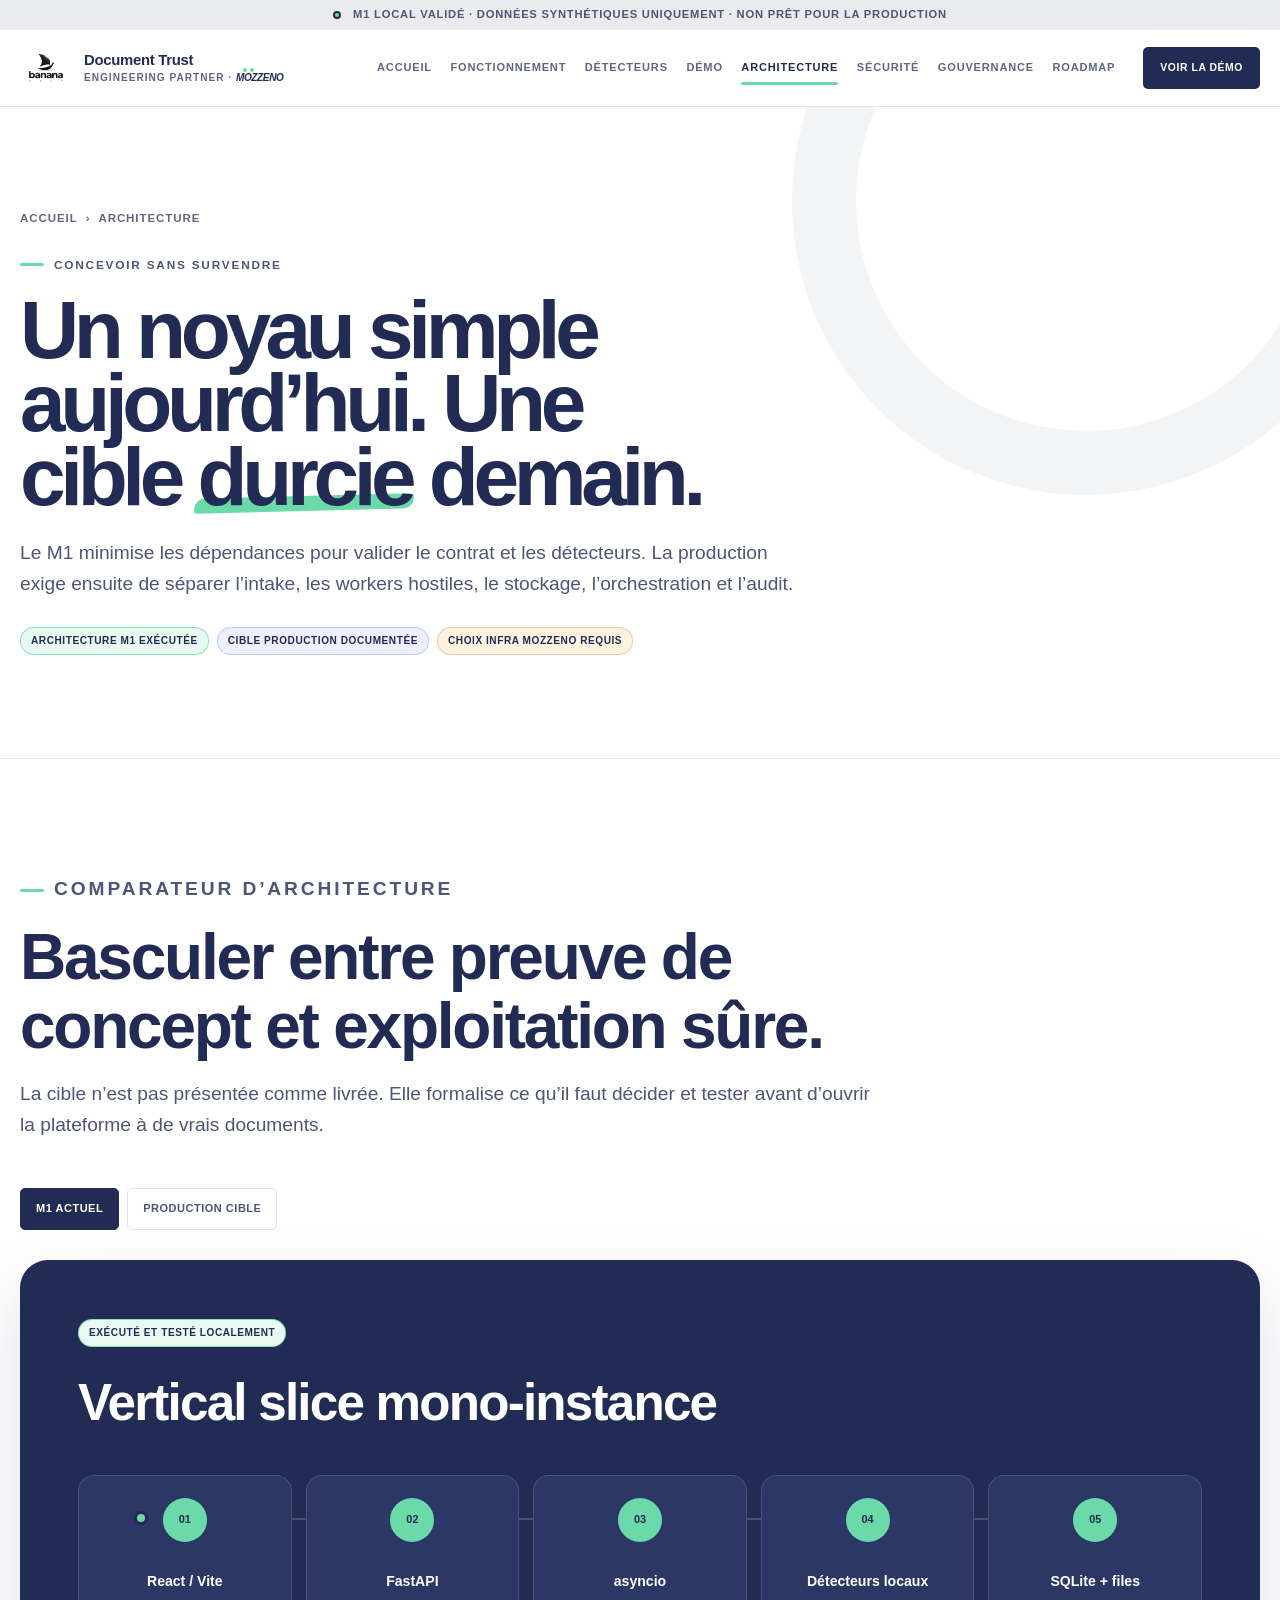
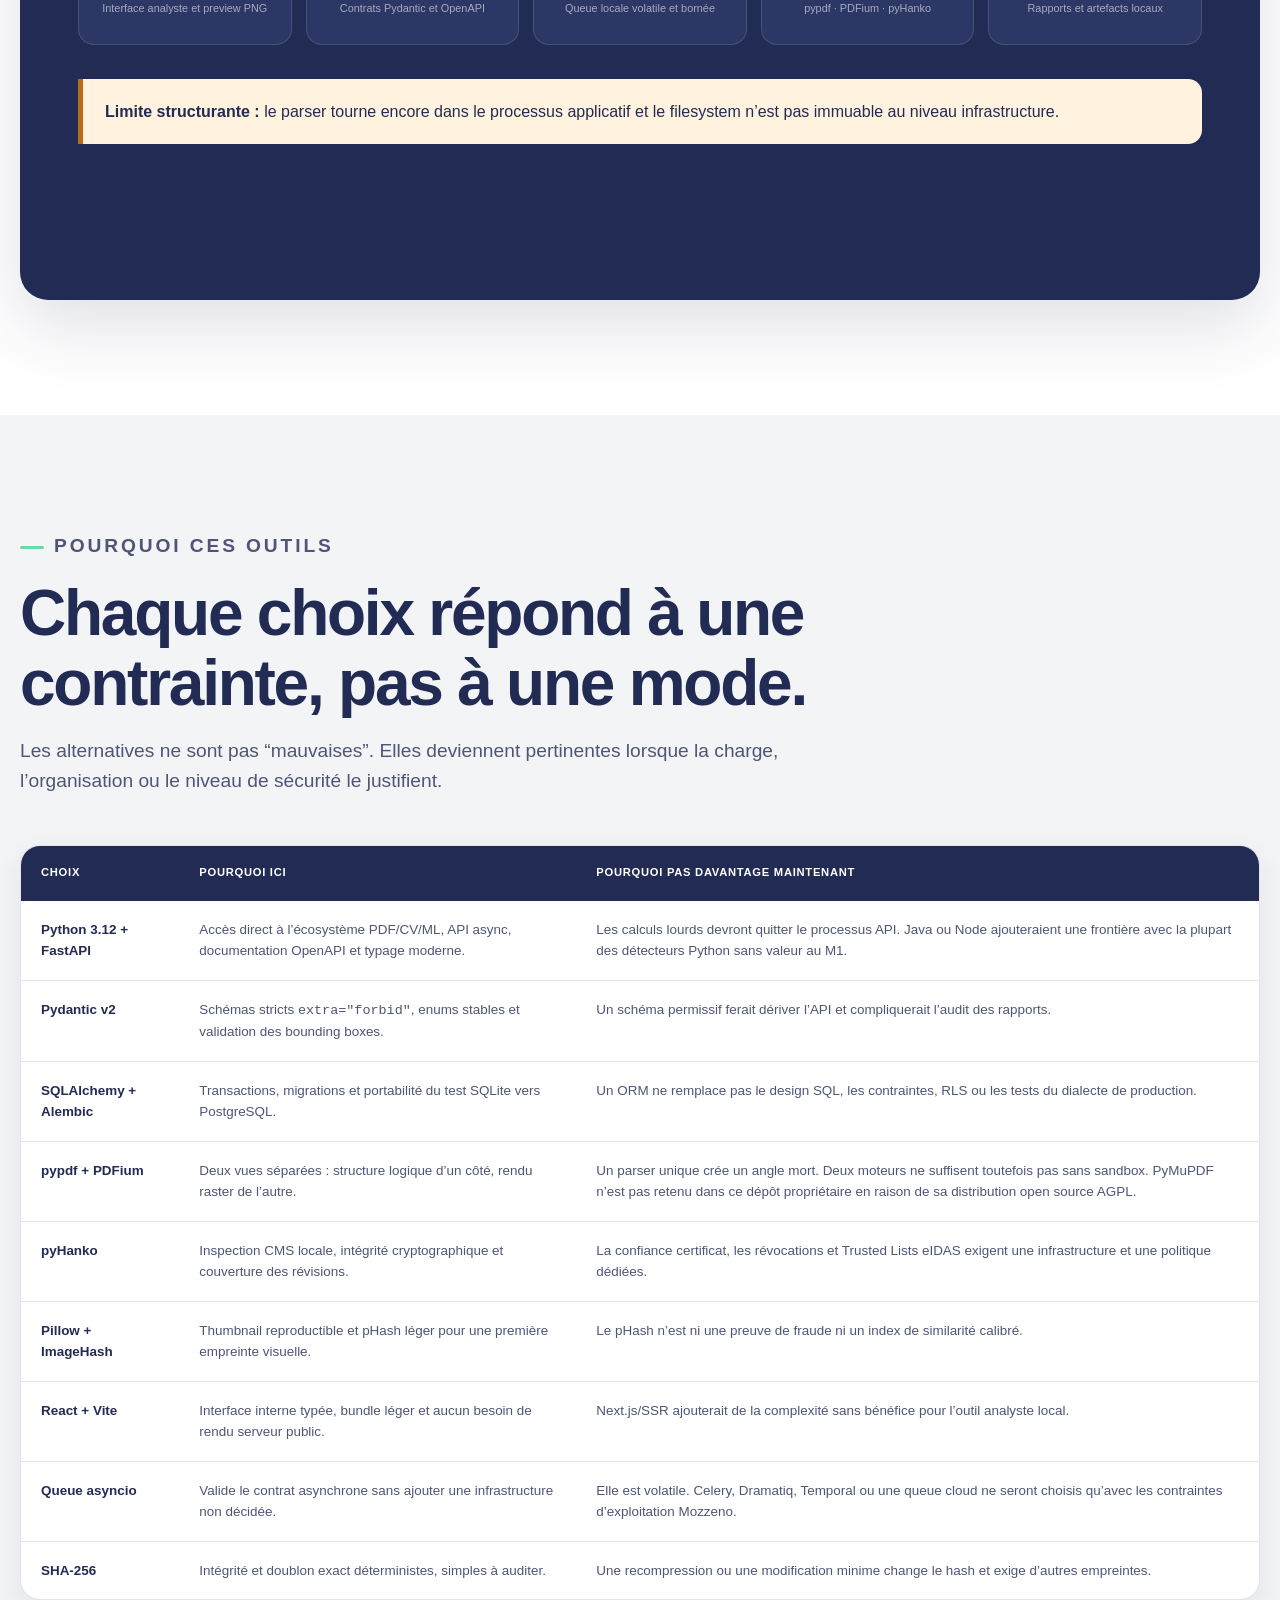
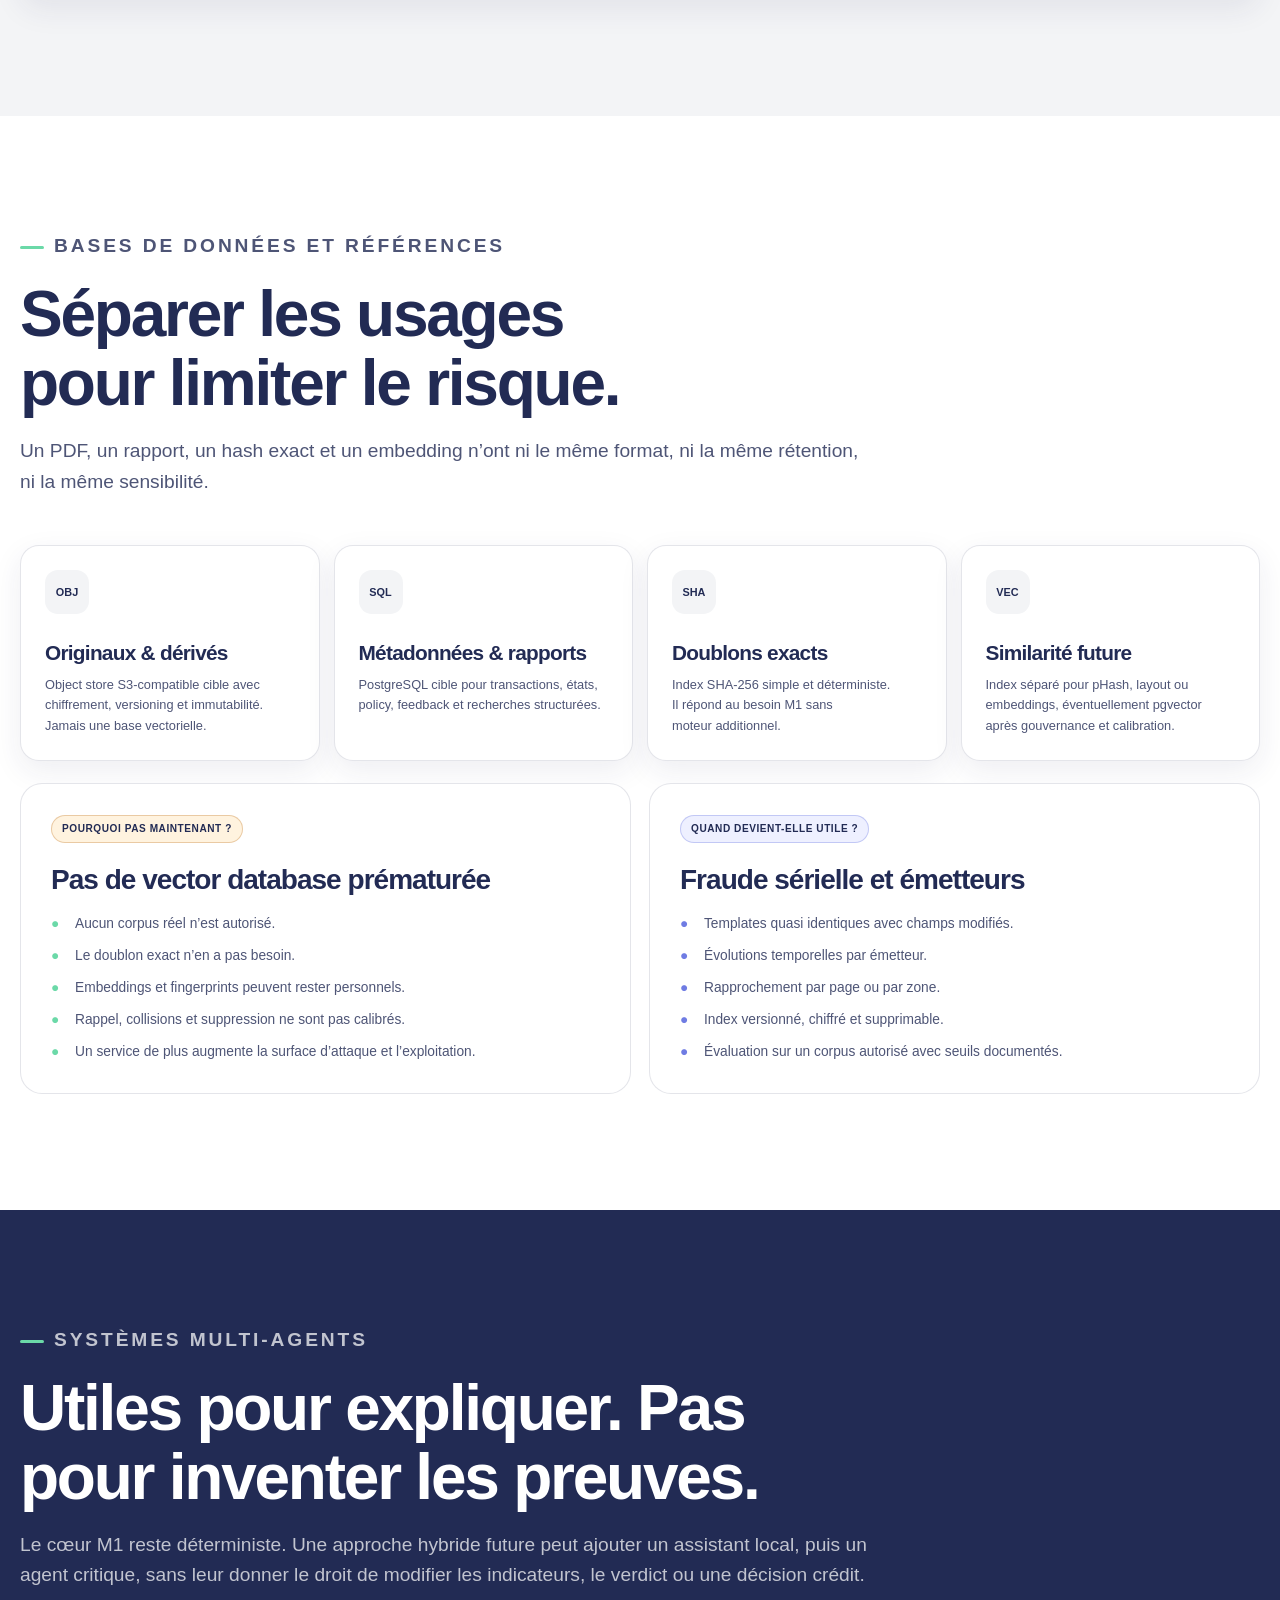
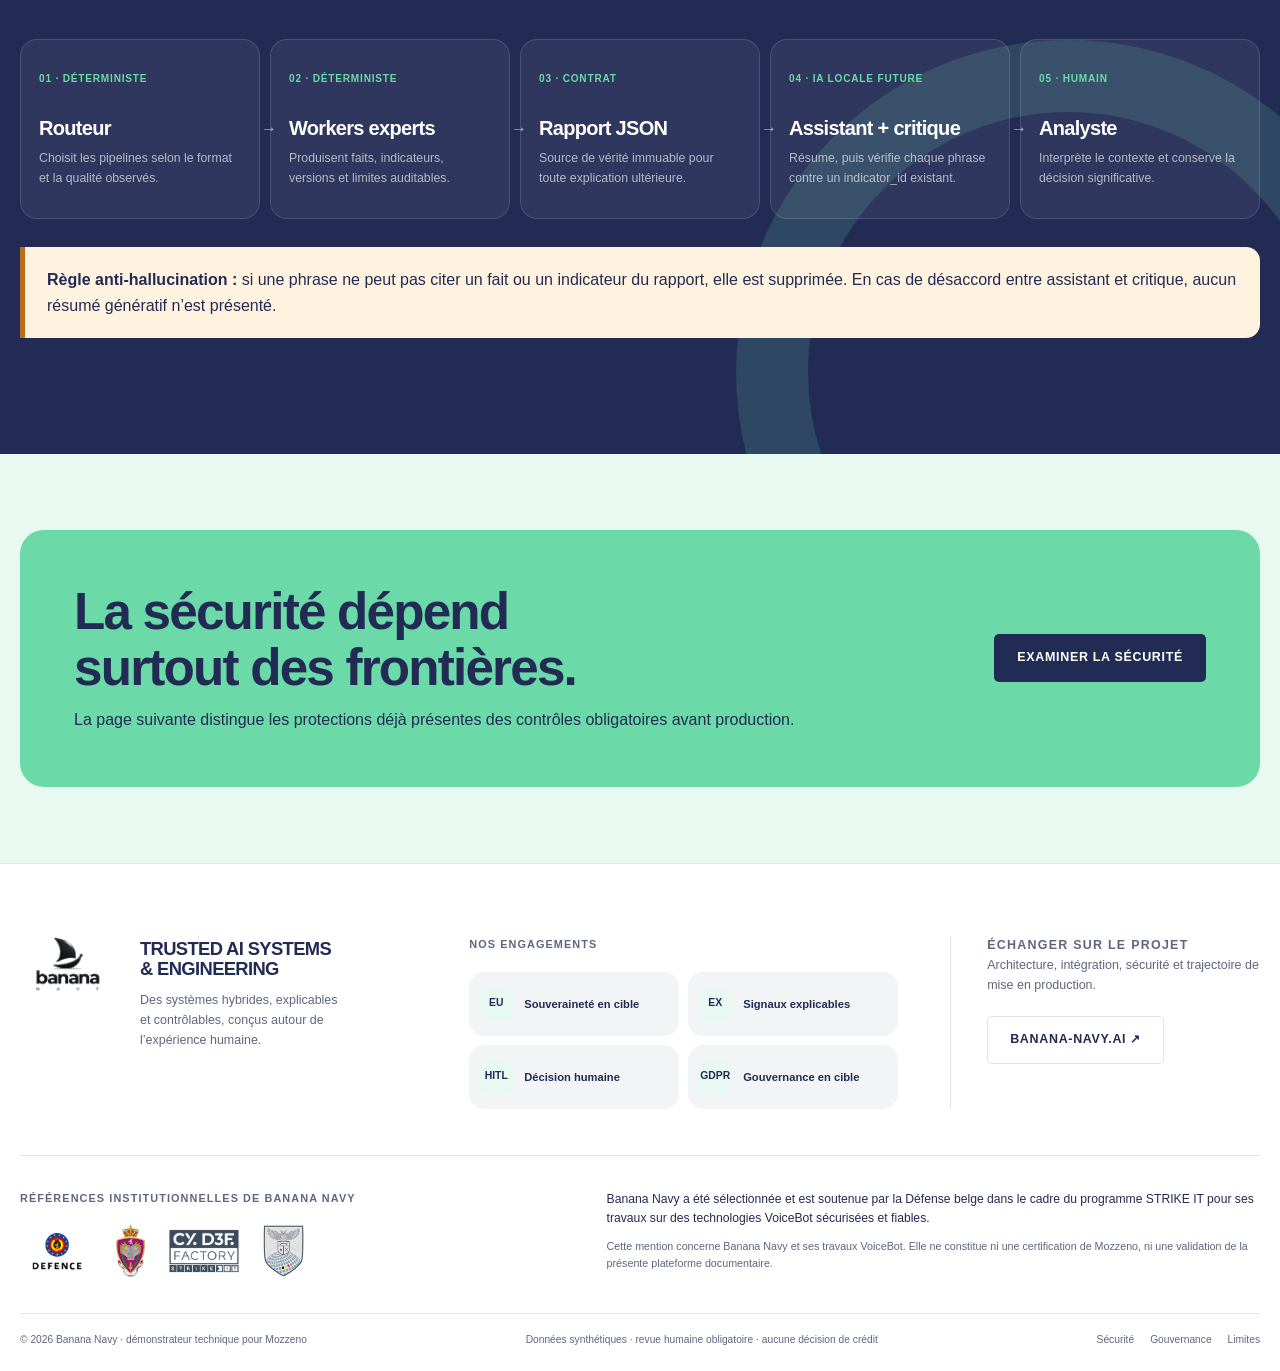
==== architecture.html @ f241d90c "Publish Mozzeno Document Trust showcase" ====
<!doctype html>
<html lang="fr">
  <head>
    <meta charset="utf-8">
    <meta name="viewport" content="width=device-width, initial-scale=1">
    <meta http-equiv="Content-Security-Policy" content="default-src 'self'; base-uri 'none'; form-action 'none'; object-src 'none'; connect-src 'none'; img-src 'self' data:; style-src 'self' 'unsafe-inline'; script-src 'self'">
    <meta name="description" content="Architecture actuelle, cible de production, choix techniques, bases de références et approche hybride de Mozzeno Document Trust.">
    <meta name="theme-color" content="#222b54">
    <title>Architecture · Mozzeno Document Trust</title>
    <link rel="icon" href="assets/brand/banana-navy-logo.png" type="image/png">
    <link rel="stylesheet" href="assets/styles.css">
    <script defer src="assets/app.js"></script>
  </head>
  <body data-page="architecture">
    <a class="skip-link" href="#contenu">Aller au contenu</a>
    <div data-site-header></div>
    <noscript><div class="noscript-note">Les deux architectures sont décrites dans le texte. Le comparateur visuel nécessite JavaScript.</div></noscript>

    <main id="contenu">
      <section class="subhero">
        <div class="shell">
          <nav class="breadcrumb" aria-label="Fil d’Ariane"><a href="index.html">Accueil</a><span>›</span><span>Architecture</span></nav>
          <p class="eyebrow" style="margin-top:28px">Concevoir sans survendre</p>
          <h1>Un noyau simple aujourd’hui. Une cible <span class="accent">durcie</span> demain.</h1>
          <p class="lead">Le M1 minimise les dépendances pour valider le contrat et les détecteurs. La production exige ensuite de séparer l’intake, les workers hostiles, le stockage, l’orchestration et l’audit.</p>
          <div class="status-pills"><span class="pill pill-delivered">Architecture M1 exécutée</span><span class="pill pill-target">Cible production documentée</span><span class="pill pill-gate">Choix infra Mozzeno requis</span></div>
        </div>
      </section>

      <section class="section">
        <div class="shell">
          <div class="section-head" data-reveal>
            <p class="eyebrow">Comparateur d’architecture</p>
            <h2>Basculer entre preuve de concept et exploitation sûre.</h2>
            <p>La cible n’est pas présentée comme livrée. Elle formalise ce qu’il faut décider et tester avant d’ouvrir la plateforme à de vrais documents.</p>
          </div>
          <div class="view-switch" role="group" aria-label="Choisir l’architecture" data-reveal>
            <button class="switch-button" type="button" aria-pressed="true" data-architecture-switch="current">M1 actuel</button>
            <button class="switch-button" type="button" aria-pressed="false" data-architecture-switch="target">Production cible</button>
          </div>
          <div class="architecture-stage" data-reveal>
            <div class="architecture-view" data-architecture-view="current">
              <span class="pill pill-delivered">Exécuté et testé localement</span>
              <h2 style="margin:28px 0 0;font-size:clamp(2rem,4vw,3.6rem)">Vertical slice mono-instance</h2>
              <div class="arch-flow">
                <span class="arch-packet" aria-hidden="true"></span>
                <article class="arch-node"><b>01</b><strong>React / Vite</strong><small>Interface analyste et preview PNG</small></article>
                <article class="arch-node"><b>02</b><strong>FastAPI</strong><small>Contrats Pydantic et OpenAPI</small></article>
                <article class="arch-node"><b>03</b><strong>asyncio</strong><small>Queue locale volatile et bornée</small></article>
                <article class="arch-node"><b>04</b><strong>Détecteurs locaux</strong><small>pypdf · PDFium · pyHanko</small></article>
                <article class="arch-node"><b>05</b><strong>SQLite + files</strong><small>Rapports et artefacts locaux</small></article>
              </div>
              <div class="callout warning" style="margin-top:34px;color:var(--navy)"><p><strong>Limite structurante :</strong> le parser tourne encore dans le processus applicatif et le filesystem n’est pas immuable au niveau infrastructure.</p></div>
            </div>
            <div class="architecture-view" data-architecture-view="target" hidden>
              <span class="pill pill-target">Design requis avant production</span>
              <h2 style="margin:28px 0 0;font-size:clamp(2rem,4vw,3.6rem)">Services isolés et auditables</h2>
              <div class="arch-flow">
                <span class="arch-packet" aria-hidden="true"></span>
                <article class="arch-node"><b>01</b><strong>Gateway OIDC</strong><small>MFA, RBAC, quotas et autorisation par objet</small></article>
                <article class="arch-node"><b>02</b><strong>Intake + Object Lock</strong><small>Quarantaine, antivirus et original immuable</small></article>
                <article class="arch-node"><b>03</b><strong>Workflow durable</strong><small>Idempotence, retry borné et DLQ</small></article>
                <article class="arch-node"><b>04</b><strong>Workers sandboxés</strong><small>Non privilégiés, éphémères, sans egress</small></article>
                <article class="arch-node"><b>05</b><strong>PostgreSQL + WORM</strong><small>Rapports, index gouvernés et audit</small></article>
              </div>
              <div class="callout" style="margin-top:34px;color:var(--navy)"><p><strong>Condition :</strong> choix des produits, région, rétention, RPO/RTO et tests de restauration doivent être décidés avec Platform, Security et DPO.</p></div>
            </div>
          </div>
        </div>
      </section>

      <section class="section surface-section">
        <div class="shell">
          <div class="section-head" data-reveal>
            <p class="eyebrow">Pourquoi ces outils</p>
            <h2>Chaque choix répond à une contrainte, pas à une mode.</h2>
            <p>Les alternatives ne sont pas “mauvaises”. Elles deviennent pertinentes lorsque la charge, l’organisation ou le niveau de sécurité le justifient.</p>
          </div>
          <table class="choice-table" data-reveal>
            <thead><tr><th>Choix</th><th>Pourquoi ici</th><th>Pourquoi pas davantage maintenant</th></tr></thead>
            <tbody>
              <tr><td>Python 3.12 + FastAPI</td><td>Accès direct à l’écosystème PDF/CV/ML, API async, documentation OpenAPI et typage moderne.</td><td>Les calculs lourds devront quitter le processus API. Java ou Node ajouteraient une frontière avec la plupart des détecteurs Python sans valeur au M1.</td></tr>
              <tr><td>Pydantic v2</td><td>Schémas stricts <code>extra="forbid"</code>, enums stables et validation des bounding boxes.</td><td>Un schéma permissif ferait dériver l’API et compliquerait l’audit des rapports.</td></tr>
              <tr><td>SQLAlchemy + Alembic</td><td>Transactions, migrations et portabilité du test SQLite vers PostgreSQL.</td><td>Un ORM ne remplace pas le design SQL, les contraintes, RLS ou les tests du dialecte de production.</td></tr>
              <tr><td>pypdf + PDFium</td><td>Deux vues séparées : structure logique d’un côté, rendu raster de l’autre.</td><td>Un parser unique crée un angle mort. Deux moteurs ne suffisent toutefois pas sans sandbox. PyMuPDF n’est pas retenu dans ce dépôt propriétaire en raison de sa distribution open source AGPL.</td></tr>
              <tr><td>pyHanko</td><td>Inspection CMS locale, intégrité cryptographique et couverture des révisions.</td><td>La confiance certificat, les révocations et Trusted Lists eIDAS exigent une infrastructure et une politique dédiées.</td></tr>
              <tr><td>Pillow + ImageHash</td><td>Thumbnail reproductible et pHash léger pour une première empreinte visuelle.</td><td>Le pHash n’est ni une preuve de fraude ni un index de similarité calibré.</td></tr>
              <tr><td>React + Vite</td><td>Interface interne typée, bundle léger et aucun besoin de rendu serveur public.</td><td>Next.js/SSR ajouterait de la complexité sans bénéfice pour l’outil analyste local.</td></tr>
              <tr><td>Queue asyncio</td><td>Valide le contrat asynchrone sans ajouter une infrastructure non décidée.</td><td>Elle est volatile. Celery, Dramatiq, Temporal ou une queue cloud ne seront choisis qu’avec les contraintes d’exploitation Mozzeno.</td></tr>
              <tr><td>SHA-256</td><td>Intégrité et doublon exact déterministes, simples à auditer.</td><td>Une recompression ou une modification minime change le hash et exige d’autres empreintes.</td></tr>
            </tbody>
          </table>
        </div>
      </section>

      <section class="section">
        <div class="shell">
          <div class="section-head" data-reveal>
            <p class="eyebrow">Bases de données et références</p>
            <h2>Séparer les usages pour limiter le risque.</h2>
            <p>Un PDF, un rapport, un hash exact et un embedding n’ont ni le même format, ni la même rétention, ni la même sensibilité.</p>
          </div>
          <div class="storage-grid">
            <article class="storage-card" data-reveal><b>OBJ</b><h3>Originaux &amp; dérivés</h3><p>Object store S3-compatible cible avec chiffrement, versioning et immutabilité. Jamais une base vectorielle.</p></article>
            <article class="storage-card" data-reveal><b>SQL</b><h3>Métadonnées &amp; rapports</h3><p>PostgreSQL cible pour transactions, états, policy, feedback et recherches structurées.</p></article>
            <article class="storage-card" data-reveal><b>SHA</b><h3>Doublons exacts</h3><p>Index SHA-256 simple et déterministe. Il répond au besoin M1 sans moteur additionnel.</p></article>
            <article class="storage-card" data-reveal><b>VEC</b><h3>Similarité future</h3><p>Index séparé pour pHash, layout ou embeddings, éventuellement pgvector après gouvernance et calibration.</p></article>
          </div>
          <div class="comparison-grid" style="margin-top:22px">
            <article class="comparison-card" data-reveal><span class="pill pill-warning">Pourquoi pas maintenant ?</span><h3>Pas de vector database prématurée</h3><ul><li>Aucun corpus réel n’est autorisé.</li><li>Le doublon exact n’en a pas besoin.</li><li>Embeddings et fingerprints peuvent rester personnels.</li><li>Rappel, collisions et suppression ne sont pas calibrés.</li><li>Un service de plus augmente la surface d’attaque et l’exploitation.</li></ul></article>
            <article class="comparison-card target" data-reveal><span class="pill pill-target">Quand devient-elle utile ?</span><h3>Fraude sérielle et émetteurs</h3><ul><li>Templates quasi identiques avec champs modifiés.</li><li>Évolutions temporelles par émetteur.</li><li>Rapprochement par page ou par zone.</li><li>Index versionné, chiffré et supprimable.</li><li>Évaluation sur un corpus autorisé avec seuils documentés.</li></ul></article>
          </div>
        </div>
      </section>

      <section class="section navy-section">
        <div class="shell" style="position:relative;z-index:1">
          <div class="section-head" data-reveal>
            <p class="eyebrow">Systèmes multi-agents</p>
            <h2>Utiles pour expliquer. Pas pour inventer les preuves.</h2>
            <p>Le cœur M1 reste déterministe. Une approche hybride future peut ajouter un assistant local, puis un agent critique, sans leur donner le droit de modifier les indicateurs, le verdict ou une décision crédit.</p>
          </div>
          <div class="hybrid-flow" data-reveal>
            <article class="hybrid-node"><b>01 · Déterministe</b><h3>Routeur</h3><p>Choisit les pipelines selon le format et la qualité observés.</p></article>
            <article class="hybrid-node"><b>02 · Déterministe</b><h3>Workers experts</h3><p>Produisent faits, indicateurs, versions et limites auditables.</p></article>
            <article class="hybrid-node"><b>03 · Contrat</b><h3>Rapport JSON</h3><p>Source de vérité immuable pour toute explication ultérieure.</p></article>
            <article class="hybrid-node"><b>04 · IA locale future</b><h3>Assistant + critique</h3><p>Résume, puis vérifie chaque phrase contre un indicator_id existant.</p></article>
            <article class="hybrid-node"><b>05 · Humain</b><h3>Analyste</h3><p>Interprète le contexte et conserve la décision significative.</p></article>
          </div>
          <div class="callout warning" style="margin-top:28px;color:var(--navy)" data-reveal><p><strong>Règle anti-hallucination :</strong> si une phrase ne peut pas citer un fait ou un indicateur du rapport, elle est supprimée. En cas de désaccord entre assistant et critique, aucun résumé génératif n’est présenté.</p></div>
        </div>
      </section>

      <section class="section-compact mint-section">
        <div class="shell decision-banner" data-reveal>
          <div><h2>La sécurité dépend surtout des frontières.</h2><p>La page suivante distingue les protections déjà présentes des contrôles obligatoires avant production.</p></div>
          <a class="button button-primary" href="securite.html">Examiner la sécurité</a>
        </div>
      </section>
    </main>

    <div data-site-footer></div>
  </body>
</html>
---- assets/styles.css ----
:root {
  --navy: #222b54;
  --navy-hover: #4e5576;
  --navy-focus: #293466;
  --mint: #6bd9a8;
  --mint-soft: #e7f9f1;
  --purple: #6f7ce3;
  --purple-soft: #eef0ff;
  --muted-brand: #7a8098;
  --muted: #5f6680;
  --surface: #f3f4f6;
  --legal: #eaebef;
  --white: #ffffff;
  --ink: #18203f;
  --warning: #b86b18;
  --warning-soft: #fff3df;
  --danger: #b54655;
  --danger-soft: #fff0f2;
  --line: rgba(34, 43, 84, 0.12);
  --shadow-sm: 0 10px 30px rgba(34, 43, 84, 0.08);
  --shadow-lg: 0 28px 70px rgba(34, 43, 84, 0.14);
  --font: "Segoe UI", "Helvetica Neue", Verdana, Arial, sans-serif;
  --ease: cubic-bezier(0.22, 1, 0.36, 1);
}

* {
  box-sizing: border-box;
}

html {
  scroll-behavior: smooth;
}

body {
  margin: 0;
  background: var(--white);
  color: var(--navy);
  font-family: var(--font);
  font-size: 16px;
  line-height: 1.6;
  -webkit-font-smoothing: antialiased;
}

body::before {
  position: fixed;
  z-index: 1000;
  top: 0;
  left: 0;
  width: var(--scroll-progress, 0%);
  height: 3px;
  background: var(--mint);
  content: "";
  pointer-events: none;
}

button,
input,
select {
  font: inherit;
}

button,
a {
  color: inherit;
}

button {
  cursor: pointer;
}

a {
  text-decoration: none;
}

img {
  display: block;
  max-width: 100%;
}

.visually-hidden {
  position: absolute !important;
  width: 1px !important;
  height: 1px !important;
  overflow: hidden !important;
  clip: rect(0 0 0 0) !important;
  clip-path: inset(50%) !important;
  margin: -1px !important;
  padding: 0 !important;
  border: 0 !important;
  white-space: nowrap !important;
}

.svg-sprite {
  position: absolute;
  width: 0;
  height: 0;
  overflow: hidden;
}

svg use {
  pointer-events: none;
}

.mint-fill {
  fill: var(--mint);
  stroke: var(--mint);
}

.mint-stroke {
  stroke: var(--mint) !important;
}

.white-stroke {
  stroke: var(--white) !important;
}

h1,
h2,
h3,
h4,
p {
  margin-top: 0;
}

h1,
h2,
h3,
h4 {
  line-height: 1.08;
  letter-spacing: -0.035em;
  text-wrap: balance;
}

p {
  text-wrap: pretty;
}

:focus-visible {
  outline: 3px solid var(--navy-focus);
  outline-offset: 4px;
  border-radius: 6px;
}

.navy-section :focus-visible,
.architecture-stage :focus-visible {
  outline-color: var(--white);
  box-shadow: 0 0 0 2px var(--navy-focus);
}

::selection {
  background: var(--mint);
  color: var(--navy);
}

.skip-link {
  position: fixed;
  z-index: 2000;
  top: 8px;
  left: 8px;
  transform: translateY(-150%);
  border-radius: 5px;
  background: var(--navy);
  padding: 10px 14px;
  color: white;
  font-weight: 700;
  transition: transform 0.2s ease;
}

.skip-link:focus {
  transform: none;
}

.shell {
  width: min(1240px, calc(100% - 40px));
  margin-inline: auto;
}

.narrow {
  width: min(880px, 100%);
}

.section {
  padding-block: clamp(72px, 9vw, 128px);
}

.section-compact {
  padding-block: clamp(48px, 6vw, 80px);
}

.surface-section {
  background: var(--surface);
}

.mint-section {
  background: var(--mint-soft);
}

.navy-section {
  position: relative;
  overflow: hidden;
  background: var(--navy);
  color: white;
}

.navy-section::after {
  position: absolute;
  right: -120px;
  bottom: -250px;
  width: 520px;
  height: 520px;
  border: 72px solid rgba(107, 217, 168, 0.16);
  border-radius: 50%;
  content: "";
}

.section-head {
  display: grid;
  max-width: 850px;
  gap: 18px;
  margin-bottom: 48px;
}

.section-head.centered {
  margin-inline: auto;
  text-align: center;
}

.eyebrow {
  margin: 0;
  color: var(--navy-hover);
  font-size: 0.74rem;
  font-weight: 800;
  letter-spacing: 0.15em;
  text-transform: uppercase;
}

.eyebrow::before {
  display: inline-block;
  width: 24px;
  height: 3px;
  margin: 0 10px 3px 0;
  border-radius: 99px;
  background: var(--mint);
  content: "";
}

.navy-section .eyebrow {
  color: var(--mint);
}

.section-head h2 {
  margin: 0;
  font-size: clamp(2.2rem, 5vw, 4.4rem);
  font-weight: 760;
}

.section-head p,
.lead {
  margin: 0;
  color: var(--navy-hover);
  font-size: clamp(1.02rem, 1.5vw, 1.24rem);
}

.navy-section .section-head p,
.navy-section .lead {
  color: rgba(255, 255, 255, 0.72);
}

.status-strip {
  min-height: 30px;
  background: var(--legal);
  color: var(--navy-hover);
  font-size: 0.7rem;
  font-weight: 700;
  letter-spacing: 0.07em;
  text-align: center;
  text-transform: uppercase;
}

.status-strip .shell {
  display: flex;
  min-height: 30px;
  align-items: center;
  justify-content: center;
  gap: 12px;
}

.status-dot {
  width: 8px;
  height: 8px;
  border: 2px solid var(--navy);
  border-radius: 50%;
  background: var(--mint);
}

.site-header {
  position: sticky;
  z-index: 80;
  top: 0;
  border-bottom: 1px solid var(--line);
  background: rgba(255, 255, 255, 0.92);
  backdrop-filter: blur(18px) saturate(140%);
}

.header-inner {
  display: flex;
  min-height: 76px;
  align-items: center;
  gap: 28px;
}

.brand-lockup {
  display: flex;
  flex: 0 0 auto;
  align-items: center;
  gap: 12px;
}

.brand-lockup img {
  width: 52px;
  height: 42px;
  object-fit: contain;
}

.brand-copy {
  display: grid;
  line-height: 1;
}

.brand-copy strong {
  font-size: 0.93rem;
  letter-spacing: -0.02em;
}

.brand-copy span {
  margin-top: 6px;
  color: var(--muted);
  font-size: 0.63rem;
  font-weight: 750;
  letter-spacing: 0.1em;
  text-transform: uppercase;
}

.mozzeno-word {
  position: relative;
  color: var(--navy);
  font-weight: 800;
  letter-spacing: -0.04em;
}

.mozzeno-word::before,
.mozzeno-word::after {
  position: absolute;
  top: -4px;
  width: 4px;
  height: 4px;
  border-radius: 50%;
  background: var(--mint);
  content: "";
}

.mozzeno-word::before {
  left: 7px;
}

.mozzeno-word::after {
  left: 14px;
}

.site-nav {
  display: flex;
  align-items: center;
  gap: clamp(15px, 1.45vw, 24px);
  margin-left: auto;
}

.site-nav a {
  position: relative;
  padding-block: 8px;
  color: var(--muted);
  font-size: 0.69rem;
  font-weight: 800;
  letter-spacing: 0.075em;
  text-transform: uppercase;
  transition: color 0.18s ease;
}

.site-nav a:hover,
.site-nav a[aria-current="page"] {
  color: var(--navy);
}

.site-nav a[aria-current="page"]::after {
  position: absolute;
  right: 0;
  bottom: 0;
  left: 0;
  height: 3px;
  border-radius: 99px;
  background: var(--mint);
  content: "";
}

.menu-toggle {
  display: none;
  width: 44px;
  height: 44px;
  border: 1px solid var(--line);
  border-radius: 5px;
  background: white;
}

.menu-toggle span {
  display: block;
  width: 20px;
  height: 2px;
  margin: 5px auto;
  border-radius: 9px;
  background: var(--navy);
}

.button {
  display: inline-flex;
  min-height: 48px;
  align-items: center;
  justify-content: center;
  gap: 10px;
  border: 1px solid transparent;
  border-radius: 5px;
  padding: 0 22px;
  font-size: 0.78rem;
  font-weight: 800;
  letter-spacing: 0.055em;
  text-transform: uppercase;
  transition: transform 0.2s var(--ease), background 0.2s ease, box-shadow 0.2s ease;
}

.button:hover {
  transform: translateY(-2px);
  box-shadow: var(--shadow-sm);
}

.button-primary {
  background: var(--navy);
  color: white;
}

.button-primary:hover {
  background: var(--navy-hover);
}

.button-mint {
  background: var(--mint);
  color: var(--navy);
}

.button-ghost {
  border-color: var(--line);
  background: white;
}

.header-cta {
  flex: 0 0 auto;
  min-height: 42px;
  padding-inline: 16px;
  font-size: 0.65rem;
}

.hero {
  position: relative;
  overflow: hidden;
  min-height: calc(100svh - 112px);
  padding-block: clamp(48px, 6vw, 82px);
}

.hero::before {
  position: absolute;
  z-index: -1;
  top: -330px;
  right: -280px;
  width: 760px;
  height: 760px;
  border: 92px solid var(--mint-soft);
  border-radius: 50%;
  content: "";
}

.hero::after {
  position: absolute;
  z-index: -1;
  top: 14%;
  right: 8%;
  width: 12px;
  height: 12px;
  border-radius: 50%;
  background: var(--mint);
  box-shadow: 32px 18px 0 rgba(111, 124, 227, 0.45), -20px 48px 0 rgba(107, 217, 168, 0.35);
  content: "";
}

.hero-grid {
  display: grid;
  grid-template-columns: minmax(420px, 560px) minmax(650px, 860px);
  align-items: center;
  justify-content: space-between;
  gap: clamp(44px, 5vw, 78px);
}

.hero-shell {
  width: min(1480px, calc(100% - 48px));
}

.hero-copy h1 {
  margin: 18px 0 24px;
  font-size: clamp(3.35rem, 4.15vw, 4.55rem);
  font-weight: 790;
  letter-spacing: -0.055em;
  line-height: 1.01;
}

.subhero h1 {
  margin: 18px 0 24px;
  font-size: clamp(3.2rem, 7vw, 6.9rem);
  font-weight: 790;
  letter-spacing: -0.065em;
  line-height: 0.9;
}

.hero-copy h1 .accent,
.subhero h1 .accent {
  position: relative;
  z-index: 0;
  display: inline-block;
}

.hero-copy h1 .accent::after,
.subhero h1 .accent::after {
  position: absolute;
  z-index: -1;
  right: -0.04em;
  bottom: 0.04em;
  left: -0.04em;
  height: 0.18em;
  border-radius: 99px 40px 99px 30px;
  background: var(--mint);
  content: "";
  transform: rotate(-1.5deg);
}

.hero-copy > p {
  max-width: 550px;
  margin-bottom: 0;
  color: var(--navy-hover);
  font-size: clamp(1rem, 1.16vw, 1.14rem);
  line-height: 1.65;
}

.hero-actions {
  display: flex;
  flex-wrap: wrap;
  gap: 12px;
  margin-top: 34px;
}

.trust-line {
  display: grid;
  max-width: 570px;
  grid-template-columns: repeat(2, minmax(0, 1fr));
  gap: 12px 20px;
  margin-top: 34px;
  color: var(--muted);
  font-size: 0.78rem;
  font-weight: 650;
}

.trust-line span::before {
  display: inline-grid;
  width: 22px;
  height: 22px;
  place-items: center;
  margin-right: 9px;
  border: 1px solid rgba(107, 217, 168, 0.75);
  border-radius: 50%;
  color: var(--mint);
  content: "✓";
  font-size: 0.72rem;
  font-weight: 900;
}

.subhero {
  position: relative;
  overflow: hidden;
  border-bottom: 1px solid var(--line);
  padding-block: clamp(64px, 8vw, 110px);
}

.subhero::after {
  position: absolute;
  z-index: -1;
  top: -200px;
  right: -100px;
  width: 460px;
  height: 460px;
  border: 64px solid var(--surface);
  border-radius: 50%;
  content: "";
}

.subhero h1 {
  max-width: 950px;
  font-size: clamp(3rem, 6.4vw, 6rem);
}

.subhero .lead {
  max-width: 780px;
}

.breadcrumb {
  display: flex;
  gap: 8px;
  color: var(--muted);
  font-size: 0.72rem;
  font-weight: 700;
  letter-spacing: 0.08em;
  text-transform: uppercase;
}

.breadcrumb a:hover {
  color: var(--navy);
}

.status-pills {
  display: flex;
  flex-wrap: wrap;
  gap: 8px;
  margin-top: 28px;
}

.pill,
.tag {
  display: inline-flex;
  min-height: 28px;
  align-items: center;
  gap: 7px;
  border: 1px solid var(--line);
  border-radius: 999px;
  background: white;
  padding: 4px 10px;
  font-size: 0.63rem;
  font-weight: 800;
  letter-spacing: 0.055em;
  text-transform: uppercase;
  color: var(--navy);
}

.pill-delivered {
  border-color: rgba(107, 217, 168, 0.75);
  background: var(--mint-soft);
}

.pill-target {
  border-color: rgba(111, 124, 227, 0.35);
  background: var(--purple-soft);
}

.pill-gate,
.pill-warning {
  border-color: rgba(184, 107, 24, 0.3);
  background: var(--warning-soft);
}

.bento-grid {
  display: grid;
  grid-template-columns: repeat(12, 1fr);
  gap: 18px;
}

.bento {
  position: relative;
  overflow: hidden;
  grid-column: span 4;
  min-height: 300px;
  border: 1px solid var(--line);
  border-radius: 22px;
  background: white;
  padding: 30px;
  box-shadow: var(--shadow-sm);
  transform: perspective(900px) rotateX(var(--rx, 0deg)) rotateY(var(--ry, 0deg));
  transition: transform 0.22s var(--ease), box-shadow 0.22s ease, border-color 0.22s ease;
}

.bento::after {
  position: absolute;
  inset: 0;
  background: radial-gradient(circle at var(--mx, 50%) var(--my, 50%), rgba(107, 217, 168, 0.16), transparent 36%);
  content: "";
  opacity: 0;
  pointer-events: none;
  transition: opacity 0.2s ease;
}

.bento:hover {
  border-color: rgba(107, 217, 168, 0.75);
  box-shadow: var(--shadow-lg);
}

.bento:hover::after {
  opacity: 1;
}

.bento > * {
  position: relative;
  z-index: 1;
}

.bento.wide {
  grid-column: span 8;
}

.bento.half {
  grid-column: span 6;
}

.bento.full {
  grid-column: 1 / -1;
}

.bento.mint {
  background: var(--mint-soft);
}

.bento.purple {
  background: var(--purple-soft);
}

.bento.navy {
  border-color: var(--navy);
  background: var(--navy);
  color: white;
}

.card-icon {
  display: grid;
  width: 58px;
  height: 58px;
  place-items: center;
  border-radius: 16px;
  background: var(--surface);
  color: var(--navy);
  font-size: 0.76rem;
  font-weight: 900;
  letter-spacing: -0.02em;
  box-shadow: 0 10px 26px rgba(107, 217, 168, 0.13);
  transition: box-shadow 0.25s var(--ease), transform 0.25s var(--ease);
}

.bento:hover .card-icon {
  box-shadow: 0 14px 32px rgba(107, 217, 168, 0.22);
  transform: translateY(-2px);
}

.bento.mint .card-icon {
  background: white;
}

.bento.navy .card-icon {
  background: rgba(255, 255, 255, 0.1);
  color: var(--mint);
}

.bento h3 {
  margin: 42px 0 12px;
  font-size: clamp(1.45rem, 2vw, 2rem);
}

.bento p {
  margin-bottom: 0;
  color: var(--navy-hover);
  font-size: 0.93rem;
}

.bento.navy p {
  color: rgba(255, 255, 255, 0.7);
}

.separation-section {
  position: relative;
  overflow: hidden;
  background: linear-gradient(145deg, #fff 0%, #fbfcfd 58%, #f4fbf8 100%);
  padding-block: clamp(64px, 6vw, 92px);
}

.separation-section > .shell {
  width: min(1470px, calc(100% - 40px));
}

.separation-section::before {
  position: absolute;
  top: -330px;
  right: -120px;
  width: 520px;
  height: 520px;
  border: 1px solid rgba(107, 217, 168, 0.68);
  border-radius: 50%;
  content: "";
  pointer-events: none;
}

.separation-section::after {
  position: absolute;
  top: 64px;
  right: 48px;
  width: 76px;
  height: 76px;
  background-image: radial-gradient(circle, rgba(107, 217, 168, 0.86) 0 3px, transparent 3.5px);
  background-size: 20px 20px;
  content: "";
  opacity: 0.72;
  pointer-events: none;
}

.separation-heading {
  position: relative;
  z-index: 1;
  max-width: 860px;
  gap: 14px;
  margin-bottom: 36px;
}

.separation-heading h2 {
  font-size: clamp(2.8rem, 4.4vw, 4.4rem);
}

.decision-map {
  position: relative;
  z-index: 1;
  display: grid;
  grid-template-columns: minmax(0, 1.82fr) 112px minmax(310px, 0.92fr);
  align-items: stretch;
  border: 1px solid rgba(111, 124, 227, 0.24);
  border-radius: 26px;
  background: rgba(255, 255, 255, 0.72);
  padding: 28px;
  box-shadow: 0 24px 70px rgba(34, 43, 84, 0.07);
  backdrop-filter: blur(8px);
}

.engine-zone {
  min-width: 0;
  padding-right: 20px;
}

.human-zone {
  min-width: 0;
  padding-left: 20px;
}

.zone-title {
  display: flex;
  align-items: center;
  gap: 16px;
  margin: 0 12px 22px;
  color: #4f5fc7;
  font-size: 0.74rem;
  font-weight: 850;
  letter-spacing: 0.06em;
  text-align: center;
  text-transform: uppercase;
}

.zone-title::before,
.zone-title::after {
  height: 1px;
  flex: 1;
  background: currentColor;
  content: "";
  opacity: 0.42;
}

.human-zone .zone-title {
  color: #167b58;
}

.engine-card-grid {
  position: relative;
  display: grid;
  grid-template-columns: repeat(2, minmax(0, 1fr));
  gap: 54px;
}

.engine-card-grid::before {
  position: absolute;
  z-index: 0;
  top: 64%;
  left: calc(50% - 27px);
  width: 54px;
  height: 4px;
  border-radius: 999px;
  background: linear-gradient(90deg, var(--purple), var(--mint));
  content: "";
  opacity: 0.58;
}

.engine-card-grid::after {
  position: absolute;
  z-index: 2;
  top: calc(64% - 5px);
  left: calc(50% - 31px);
  width: 14px;
  height: 14px;
  border: 3px solid white;
  border-radius: 50%;
  background: var(--mint);
  box-shadow: 0 0 0 7px rgba(107, 217, 168, 0.17);
  content: "";
  animation: separation-transfer 3.8s var(--ease) 2;
}

.separation-card {
  position: relative;
  z-index: 1;
  display: flex;
  min-width: 0;
  min-height: 472px;
  flex-direction: column;
  border: 1px solid rgba(111, 124, 227, 0.22);
  border-radius: 22px;
  background: rgba(255, 255, 255, 0.94);
  padding: 24px;
  box-shadow: 0 16px 42px rgba(34, 43, 84, 0.07);
}

.separation-card h3 {
  margin: 14px 0 8px;
  font-size: clamp(1.28rem, 1.8vw, 1.62rem);
}

.separation-card > p:not(.separation-kicker):not(.human-rule) {
  margin: 0;
  color: var(--navy-hover);
  font-size: 0.84rem;
  line-height: 1.55;
}

.separation-kicker {
  display: flex;
  align-items: center;
  gap: 10px;
  margin: 0;
  color: var(--purple);
  font-size: 0.72rem;
  font-weight: 850;
  letter-spacing: 0.09em;
  text-transform: uppercase;
}

.separation-kicker b {
  display: grid;
  width: 36px;
  height: 36px;
  place-items: center;
  border: 1px solid rgba(111, 124, 227, 0.22);
  border-radius: 50%;
  background: var(--purple-soft);
  font-size: 0.78rem;
}

.separation-kicker span::before {
  margin-right: 9px;
  content: "·";
}

.fact-visual,
.signal-visual {
  position: relative;
  min-height: 172px;
  margin-top: auto;
  border: 1px solid rgba(111, 124, 227, 0.18);
  border-radius: 14px;
  background: linear-gradient(145deg, white, rgba(238, 240, 255, 0.58));
}

.fact-visual {
  overflow: hidden;
  padding: 20px 14px 14px;
}

.fact-visual::before,
.fact-visual::after {
  position: absolute;
  right: 18px;
  width: 46%;
  height: 5px;
  border-radius: 999px;
  background: rgba(34, 43, 84, 0.16);
  content: "";
}

.fact-visual::before {
  top: 28px;
  box-shadow: 0 17px 0 rgba(34, 43, 84, 0.11), 0 34px 0 rgba(34, 43, 84, 0.14);
}

.fact-visual::after {
  top: 79px;
  width: 32%;
}

.fact-document {
  display: grid;
  width: 56px;
  height: 66px;
  place-items: center;
  border: 1px solid rgba(111, 124, 227, 0.34);
  border-radius: 12px;
  background: white;
  color: var(--navy);
}

.fact-document svg,
.signal-visual svg,
.human-review-visual svg,
.review-options svg,
.human-rule svg,
.byte-evidence + small svg {
  width: 34px;
  height: 34px;
  fill: none;
  stroke: currentColor;
  stroke-linecap: round;
  stroke-linejoin: round;
  stroke-width: 2.6;
}

.byte-evidence {
  position: relative;
  z-index: 1;
  display: grid;
  grid-template-columns: repeat(7, 1fr);
  margin-top: 16px;
  border: 1px solid rgba(111, 124, 227, 0.34);
  border-radius: 7px;
  background: white;
  box-shadow: 0 7px 18px rgba(111, 124, 227, 0.12);
}

.byte-evidence span {
  padding: 5px 2px;
  border-right: 1px solid rgba(111, 124, 227, 0.18);
  color: var(--navy);
  font-family: ui-monospace, SFMono-Regular, Consolas, monospace;
  font-size: 0.62rem;
  font-weight: 850;
  text-align: center;
}

.byte-evidence span:last-child {
  border-right: 0;
}

.fact-visual small {
  display: flex;
  align-items: center;
  justify-content: center;
  gap: 7px;
  width: max-content;
  max-width: 100%;
  margin: 14px auto 0;
  border: 1px solid rgba(47, 191, 134, 0.42);
  border-radius: 8px;
  background: rgba(231, 249, 241, 0.75);
  padding: 6px 10px;
  color: #167b58;
  font-size: 0.6rem;
  font-weight: 850;
  letter-spacing: 0.04em;
  text-transform: uppercase;
}

.fact-visual small svg {
  width: 20px;
  height: 20px;
}

.signal-visual {
  display: grid;
  grid-template-columns: repeat(2, 1fr);
  gap: 22px;
  align-items: start;
  padding: 18px;
}

.signal-visual > div {
  display: grid;
  gap: 12px;
  color: var(--navy);
  font-size: 0.6rem;
  font-weight: 850;
  letter-spacing: 0.06em;
  text-transform: uppercase;
}

.signal-visual i {
  position: relative;
  display: block;
  height: 5px;
  border-radius: 99px;
  background: rgba(111, 124, 227, 0.28);
}

.signal-visual i::after {
  position: absolute;
  top: 50%;
  left: 68%;
  width: 16px;
  height: 16px;
  border: 3px solid var(--purple);
  border-radius: 50%;
  background: white;
  content: "";
  transform: translate(-50%, -50%);
}

.signal-visual > div:nth-child(2) i::after {
  left: 43%;
}

.signal-visual > b {
  position: absolute;
  right: 50%;
  bottom: 14px;
  display: grid;
  width: 78px;
  height: 78px;
  place-items: center;
  border: 6px solid rgba(34, 43, 84, 0.72);
  border-radius: 50%;
  background: rgba(255, 255, 255, 0.94);
  box-shadow: 16px 18px 0 -8px rgba(34, 43, 84, 0.88);
  color: var(--purple);
  transform: translateX(50%);
}

.signal-qualifiers {
  display: grid;
  grid-template-columns: repeat(2, minmax(0, 1fr));
  gap: 8px;
  margin-top: 14px;
}

.signal-qualifiers span {
  display: grid;
  min-height: 34px;
  place-items: center;
  border: 1px solid rgba(184, 107, 24, 0.22);
  border-radius: 8px;
  background: var(--warning-soft);
  color: #92520d;
  font-size: 0.58rem;
  font-weight: 850;
  letter-spacing: 0.045em;
  text-align: center;
  text-transform: uppercase;
}

.signal-qualifiers span:last-child {
  border-color: rgba(111, 124, 227, 0.2);
  background: var(--purple-soft);
  color: var(--purple);
}

.decision-boundary {
  position: relative;
  display: grid;
  min-width: 0;
  place-items: center;
  border-right: 2px dashed rgba(111, 124, 227, 0.5);
  border-left: 2px dashed rgba(111, 124, 227, 0.5);
}

.decision-boundary > span {
  color: var(--navy);
  font-size: 0.72rem;
  font-weight: 850;
  letter-spacing: 0.12em;
  text-transform: uppercase;
  transform: rotate(-90deg);
  white-space: nowrap;
}

.decision-boundary strong {
  position: absolute;
  right: 50%;
  bottom: 74px;
  width: 116px;
  border-radius: 12px;
  background: linear-gradient(145deg, var(--purple-soft), #dddfff);
  padding: 14px 8px;
  box-shadow: 0 12px 26px rgba(111, 124, 227, 0.16);
  color: var(--navy);
  font-size: 0.72rem;
  line-height: 1.35;
  text-align: center;
  transform: translateX(50%);
}

.treatment-card {
  border-color: rgba(47, 191, 134, 0.25);
  padding: 20px;
}

.treatment-card .separation-kicker {
  color: #248c66;
}

.treatment-card .separation-kicker b {
  border-color: rgba(47, 191, 134, 0.22);
  background: var(--mint-soft);
}

.human-review-visual {
  display: grid;
  grid-template-columns: 0.8fr 1fr 1.1fr;
  align-items: center;
  gap: 10px;
  min-height: 132px;
  margin-top: auto;
}

.human-review-visual > span,
.human-review-visual > b {
  display: grid;
  min-width: 0;
  place-items: center;
  border: 1px solid rgba(47, 191, 134, 0.23);
  border-radius: 16px;
  background: linear-gradient(145deg, white, var(--mint-soft));
  color: var(--navy);
}

.human-review-visual > span {
  height: 82px;
}

.human-review-visual > span:nth-child(2) {
  height: 104px;
}

.human-review-visual > b {
  min-height: 118px;
  padding: 9px 6px;
  color: #19835d;
}

.human-review-visual > b small {
  margin-top: 6px;
  color: var(--navy);
  font-size: 0.55rem;
  font-weight: 850;
  line-height: 1.35;
  text-align: center;
  text-transform: uppercase;
}

.review-options {
  display: grid;
  grid-template-columns: repeat(2, minmax(0, 1fr));
  gap: 10px;
  margin-top: 12px;
}

.review-options span {
  display: flex;
  min-height: 40px;
  align-items: center;
  justify-content: center;
  gap: 8px;
  border: 1px solid rgba(47, 191, 134, 0.48);
  border-radius: 8px;
  background: white;
  color: var(--navy);
  font-size: 0.58rem;
  font-weight: 850;
  letter-spacing: 0.04em;
  text-align: center;
  text-transform: uppercase;
}

.review-options svg {
  width: 20px;
  height: 20px;
}

.human-rule {
  display: flex;
  align-items: center;
  gap: 11px;
  margin: 12px 0 0;
  border-radius: 10px;
  background: linear-gradient(90deg, rgba(231, 249, 241, 0.9), rgba(243, 244, 246, 0.75));
  padding: 10px 12px;
  color: var(--navy);
  font-size: 0.67rem;
  font-weight: 760;
  line-height: 1.45;
}

.human-rule svg {
  width: 28px;
  height: 28px;
  flex: 0 0 auto;
  color: #19835d;
}

/* Exact crops from the visual kit supplied for this section. */
.visual-kit-slice,
.number-asset,
.signal-qualifiers,
.review-options,
.human-rule {
  background-image: url("illustrations/separation-visual-kit.png");
  background-repeat: no-repeat;
}

.separation-kicker {
  gap: 6px;
  color: #4f5fc7;
}

.separation-kicker > span::before {
  display: none;
}

.separation-kicker b.number-asset {
  display: block;
  width: 62px;
  height: 43px;
  flex: 0 0 auto;
  border: 0;
  border-radius: 0;
  background-color: transparent;
  background-image: url("illustrations/separation-visual-kit.png");
  background-size: 998px 666px;
}

.separation-kicker b.number-asset.number-01 {
  background-position: -21px -193px;
}

.separation-kicker b.number-asset.number-02 {
  background-position: -117px -193px;
}

.separation-kicker b.number-asset.number-03 {
  background-position: -219px -193px;
}

.fact-visual.visual-kit-slice {
  width: 270px;
  height: 229px;
  min-height: 0;
  flex: 0 0 auto;
  margin: auto auto 0;
  border: 0;
  border-radius: 0;
  background-color: transparent;
  background-position: -23px -271px;
  background-size: 1044px 696px;
  padding: 0;
}

.fact-visual.visual-kit-slice::before,
.fact-visual.visual-kit-slice::after {
  content: none;
}

.fact-qualifier {
  width: 174px;
  height: 49px;
  flex: 0 0 auto;
  margin: 8px auto 0;
  background-position: -25px -511px;
  background-size: 1044px 696px;
}

.signal-visual {
  display: block;
  width: 260px;
  height: 260px;
  min-height: 0;
  flex: 0 0 auto;
  margin: auto auto 0;
  border: 0;
  border-radius: 0;
  background: none;
  padding: 0;
}

.signal-signature,
.signal-inspection {
  display: block;
  background-size: 952px 635px;
}

.signal-signature {
  width: 260px;
  height: 96px;
  background-position: -296px -180px;
}

.signal-inspection {
  width: 230px;
  height: 164px;
  margin: -2px auto 0;
  background-position: -296px -279px;
}

.signal-qualifiers {
  display: block;
  width: 294px;
  height: 47px;
  flex: 0 0 auto;
  margin: 10px auto 0;
  background-position: -198px -466px;
  background-size: 952px 635px;
}

.decision-boundary {
  border: 0;
}

.decision-boundary::after {
  position: absolute;
  top: 0;
  bottom: 0;
  left: 50%;
  border-left: 2px dashed rgba(111, 124, 227, 0.52);
  content: "";
  transform: translateX(-50%);
}

.decision-boundary > span {
  position: relative;
  z-index: 3;
  background: white;
  padding: 8px 3px;
}

.decision-boundary strong {
  z-index: 4;
}

.treatment-card .separation-kicker {
  color: #167b58;
}

.treatment-card .separation-kicker b.number-asset {
  border: 0;
  background-color: transparent;
}

.human-review-visual.visual-kit-slice {
  display: block;
  width: 326px;
  height: 104px;
  min-height: 0;
  flex: 0 0 auto;
  margin: auto auto 0;
  background-position: -545px -166px;
  background-size: 891px 594px;
}

.review-options {
  display: block;
  width: 318px;
  height: 55px;
  flex: 0 0 auto;
  margin: 12px auto 0;
  background-position: -763px -457px;
  background-size: 1106px 737px;
}

.human-rule {
  display: grid;
  width: 327px;
  min-height: 63px;
  align-items: center;
  flex: 0 0 auto;
  margin: 12px auto 0;
  border-radius: 0;
  background-color: transparent;
  background-position: -709px -512px;
  background-size: 1060px 707px;
  padding: 8px 12px 8px 72px;
  font-size: 0.61rem;
}

@keyframes separation-transfer {
  0%, 15% { left: calc(50% - 31px); opacity: 0; }
  22% { opacity: 1; }
  72% { left: calc(50% + 17px); opacity: 1; }
  80%, 100% { left: calc(50% + 17px); opacity: 0; }
}

@media (max-width: 1360px) {
  .decision-map {
    grid-template-columns: 1fr;
    gap: 24px;
  }

  .engine-zone,
  .human-zone {
    padding: 0;
  }

  .decision-boundary {
    min-height: 112px;
    border: 0;
  }

  .decision-boundary::after {
    top: 50%;
    right: 0;
    bottom: auto;
    left: 0;
    border-top: 2px dashed rgba(111, 124, 227, 0.5);
    border-left: 0;
    transform: none;
  }

  .decision-boundary > span {
    transform: none;
  }

  .decision-boundary strong {
    right: 24px;
    bottom: 50%;
    transform: translateY(50%);
  }

  .treatment-card {
    min-height: 430px;
  }
}

@media (max-width: 780px) {
  .separation-section::before {
    top: -250px;
    right: -310px;
    width: 440px;
    height: 440px;
  }

  .separation-section::after {
    display: none;
  }

  .decision-map {
    border-radius: 20px;
    padding: 16px;
  }

  .engine-card-grid {
    grid-template-columns: 1fr;
    gap: 18px;
  }

  .engine-card-grid::before,
  .engine-card-grid::after {
    display: none;
  }

  .separation-card {
    min-height: 0;
  }

  .fact-visual,
  .signal-visual,
  .human-review-visual {
    margin-top: 24px;
  }
}

@media (max-width: 520px) {
  .hero-copy .eyebrow {
    font-size: 0.62rem;
    letter-spacing: 0.1em;
  }

  .separation-heading h2 {
    font-size: 2.55rem;
  }

  .decision-map {
    margin-inline: -4px;
    padding: 12px;
  }

  .zone-title {
    gap: 8px;
    margin-inline: 0;
    font-size: 0.62rem;
  }

  .separation-card {
    padding: 20px;
  }

  .decision-boundary {
    min-height: 154px;
    align-content: start;
    padding-top: 18px;
  }

  .decision-boundary strong {
    right: 50%;
    bottom: 12px;
    transform: translateX(50%);
  }

  .human-review-visual {
    grid-template-columns: repeat(2, 1fr);
  }

  .human-review-visual > b {
    grid-column: 1 / -1;
  }

  .review-options {
    grid-template-columns: 1fr;
  }

  .signal-qualifiers {
    width: 284px;
    height: 44px;
    background-position: -191px -451px;
    background-size: 922px 614px;
  }

  .human-review-visual.visual-kit-slice {
    width: 281px;
    height: 89px;
    background-position: -470px -143px;
    background-size: 768px 512px;
  }

  .review-options {
    width: 283px;
    height: 49px;
    background-position: -678px -406px;
    background-size: 983px 655px;
  }

  .human-rule {
    width: 282px;
    min-height: 54px;
    background-position: -612px -441px;
    background-size: 914px 609px;
    padding: 6px 8px 6px 62px;
    font-size: 0.56rem;
  }
}

.metric-grid {
  display: grid;
  grid-template-columns: repeat(5, 1fr);
  gap: 12px;
}

.metric {
  border: 1px solid var(--line);
  border-radius: 18px;
  background: white;
  padding: 24px 18px;
  text-align: center;
}

.metric strong {
  display: block;
  color: var(--navy);
  font-size: clamp(2rem, 4vw, 3rem);
  letter-spacing: -0.06em;
  line-height: 1;
}

.metric span {
  display: block;
  margin-top: 10px;
  color: var(--muted);
  font-size: 0.68rem;
  font-weight: 750;
  letter-spacing: 0.055em;
  text-transform: uppercase;
}

.metric-note {
  margin: 18px 0 0;
  color: var(--muted);
  font-size: 0.75rem;
  text-align: center;
}

.trust-console {
  position: relative;
  isolation: isolate;
  min-width: 0;
  min-height: 680px;
  margin: 0;
  overflow: hidden;
  border: 1px solid rgba(34, 43, 84, 0.14);
  border-radius: 30px;
  background: linear-gradient(145deg, #fff 8%, #f7f8fb 100%);
  padding: 16px;
  box-shadow: 0 30px 82px rgba(34, 43, 84, 0.14);
}

.trust-console::before {
  position: absolute;
  z-index: -1;
  top: -150px;
  right: -110px;
  width: 360px;
  height: 360px;
  border-radius: 50%;
  background: radial-gradient(circle, rgba(107, 217, 168, 0.2), transparent 68%);
  content: "";
}

.console-toolbar {
  position: relative;
  z-index: 2;
  display: grid;
  min-height: 72px;
  grid-template-columns: minmax(172px, 0.8fr) minmax(260px, 1.2fr) auto;
  align-items: center;
  gap: 14px;
  padding: 2px 2px 14px;
}

.local-processing {
  display: grid;
  min-height: 56px;
  grid-template-columns: 42px 1fr;
  align-items: center;
  gap: 10px;
  border-radius: 10px;
  background: linear-gradient(135deg, var(--purple-soft), #f8f8ff);
  padding: 8px 10px;
}

.local-processing strong,
.local-processing small {
  display: block;
}

.local-processing strong {
  font-size: 0.68rem;
}

.local-processing small {
  margin-top: 2px;
  color: var(--muted);
  font-size: 0.6rem;
  line-height: 1.35;
}

.console-icon,
.signal-icon,
.analyst-icon,
.pipeline-icon {
  display: grid;
  flex: 0 0 auto;
  place-items: center;
  color: var(--navy);
}

.console-icon {
  width: 38px;
  height: 38px;
  border: 1px solid rgba(111, 124, 227, 0.18);
  border-radius: 11px;
  background: rgba(255, 255, 255, 0.76);
  box-shadow: 0 8px 22px rgba(107, 217, 168, 0.16);
}

.console-icon svg,
.viewer-title svg,
.signal-icon svg,
.analyst-icon svg,
.pipeline-icon svg,
.card-icon svg {
  width: 68%;
  height: 68%;
  fill: none;
  stroke: currentColor;
  stroke-linecap: round;
  stroke-linejoin: round;
  stroke-width: 2.6;
}

.analysis-modes {
  display: grid;
  grid-template-columns: repeat(3, 1fr);
  gap: 8px;
}

.analysis-modes span {
  display: grid;
  min-height: 34px;
  place-items: center;
  border: 1px solid transparent;
  border-radius: 999px;
  background: var(--purple-soft);
  color: var(--navy-hover);
  font-size: 0.62rem;
  font-weight: 850;
  letter-spacing: 0.06em;
  text-transform: uppercase;
}

.analysis-modes .is-active {
  border-color: rgba(34, 43, 84, 0.1);
  background: white;
  color: #177c59;
  box-shadow: var(--shadow-sm);
}

.synthetic-chip {
  max-width: 140px;
  border: 1px solid rgba(107, 217, 168, 0.5);
  border-radius: 999px;
  background: var(--mint-soft);
  padding: 7px 9px;
  color: var(--navy);
  font-size: 0.58rem;
  font-weight: 850;
  letter-spacing: 0.04em;
  line-height: 1.25;
  text-align: center;
  text-transform: uppercase;
}

.console-workspace {
  position: relative;
  z-index: 1;
  display: grid;
  min-height: 458px;
  grid-template-columns: minmax(0, 1.15fr) minmax(270px, 0.85fr);
  gap: 12px;
}

.document-viewer,
.signal-panel,
.analyst-panel {
  border: 1px solid rgba(34, 43, 84, 0.1);
  border-radius: 18px;
  background: rgba(255, 255, 255, 0.92);
  box-shadow: 0 12px 32px rgba(34, 43, 84, 0.06);
}

.document-viewer {
  min-width: 0;
  overflow: hidden;
}

.viewer-head {
  display: flex;
  min-height: 50px;
  align-items: center;
  justify-content: space-between;
  gap: 10px;
  border-bottom: 1px solid var(--line);
  padding: 10px 14px;
}

.viewer-title,
.viewer-page {
  display: flex;
  align-items: center;
}

.viewer-title {
  min-width: 0;
  gap: 8px;
  font-size: 0.66rem;
}

.viewer-title svg {
  width: 20px;
  height: 20px;
  flex: 0 0 auto;
  color: var(--danger);
}

.viewer-page {
  flex: 0 0 auto;
  gap: 6px;
  color: var(--muted);
  font-size: 0.62rem;
  font-style: normal;
}

.synthetic-paper {
  position: relative;
  min-height: 388px;
  margin: 14px;
  overflow: hidden;
  border: 1px solid rgba(34, 43, 84, 0.1);
  background: white;
  padding: 26px 24px 20px;
  box-shadow: 0 8px 24px rgba(34, 43, 84, 0.08);
}

.paper-watermark {
  position: absolute;
  top: 47%;
  left: 50%;
  color: rgba(111, 124, 227, 0.065);
  font-size: clamp(1.1rem, 2vw, 1.7rem);
  font-weight: 900;
  letter-spacing: 0.13em;
  transform: translate(-50%, -50%) rotate(-24deg);
}

.statement-heading {
  position: relative;
  display: flex;
  align-items: flex-start;
  justify-content: space-between;
  gap: 18px;
}

.statement-heading > strong {
  font-size: 0.73rem;
  line-height: 1.05;
}

.statement-heading > span {
  text-align: right;
}

.statement-heading b,
.statement-heading small {
  display: block;
}

.statement-heading b {
  font-size: 0.65rem;
}

.statement-heading small {
  margin-top: 3px;
  color: var(--muted);
  font-size: 0.55rem;
}

.statement-meta {
  position: relative;
  display: grid;
  grid-template-columns: repeat(2, minmax(0, 1fr));
  gap: 10px 16px;
  margin-top: 25px;
}

.statement-meta small,
.statement-meta b {
  display: block;
}

.statement-meta small {
  color: var(--muted);
  font-size: 0.52rem;
}

.statement-meta b {
  overflow: hidden;
  margin-top: 2px;
  font-size: 0.55rem;
  text-overflow: ellipsis;
  white-space: nowrap;
}

.statement-table {
  position: relative;
  margin-top: 24px;
  border-top: 1px solid var(--line);
}

.statement-row {
  display: grid;
  min-height: 32px;
  grid-template-columns: 0.62fr 1.55fr repeat(3, 0.75fr);
  align-items: center;
  gap: 6px;
  border-bottom: 1px solid rgba(34, 43, 84, 0.07);
  color: var(--muted);
  font-size: 0.52rem;
}

.statement-row span:nth-child(n + 3) {
  text-align: right;
}

.statement-labels {
  color: var(--navy);
  font-weight: 850;
}

.paper-disclaimer {
  position: relative;
  margin: 18px 0 0;
  color: var(--muted);
  font-size: 0.54rem;
  line-height: 1.35;
}

.scan-beam {
  position: absolute;
  z-index: 4;
  top: 38%;
  right: 0;
  left: 0;
  height: 2px;
  background: var(--mint);
  box-shadow: 0 0 9px var(--mint), 0 0 28px rgba(107, 217, 168, 0.55);
  animation: document-scan 5.6s var(--ease) 2;
}

.scan-beam i {
  position: absolute;
  top: 50%;
  left: 0;
  display: grid;
  width: 34px;
  height: 34px;
  place-items: center;
  border: 2px solid white;
  border-radius: 50%;
  background: var(--mint);
  color: var(--navy);
  box-shadow: 0 0 0 6px rgba(107, 217, 168, 0.18);
  transform: translate(-50%, -50%);
}

.scan-beam i::before {
  width: 12px;
  height: 12px;
  border: 2px solid currentColor;
  border-radius: 3px;
  content: "";
}

.signal-board {
  display: grid;
  min-width: 0;
  grid-template-rows: minmax(0, 1fr) auto;
  gap: 12px;
}

.signal-panel {
  padding: 16px;
}

.signal-panel h2 {
  margin: 0 0 14px;
  font-size: 0.9rem;
  letter-spacing: -0.02em;
}

.signal-row {
  display: grid;
  min-height: 80px;
  grid-template-columns: 42px minmax(0, 1fr) auto;
  align-items: center;
  gap: 10px;
  border: 1px solid var(--line);
  border-radius: 11px;
  background: white;
  padding: 10px;
}

.signal-row + .signal-row {
  margin-top: 9px;
}

.signal-icon {
  width: 38px;
  height: 38px;
  border-radius: 10px;
  background: linear-gradient(145deg, var(--mint-soft), var(--purple-soft));
  box-shadow: 0 8px 20px rgba(107, 217, 168, 0.13);
  font-size: 1rem;
  font-weight: 900;
}

.signal-row > span:nth-child(2) {
  min-width: 0;
}

.signal-row strong,
.signal-row small {
  display: block;
}

.signal-row strong {
  font-size: 0.7rem;
}

.signal-row small {
  margin-top: 3px;
  color: var(--muted);
  font-size: 0.58rem;
  line-height: 1.35;
}

.signal-status {
  border-radius: 6px;
  padding: 6px 7px;
  color: var(--navy);
  font-size: 0.52rem;
  letter-spacing: 0.04em;
  line-height: 1.2;
  text-align: center;
  text-transform: uppercase;
}

.signal-status.done {
  background: var(--mint-soft);
}

.signal-status.review {
  background: var(--warning-soft);
  color: #855016;
}

.analyst-panel {
  display: grid;
  min-height: 126px;
  grid-template-columns: 46px minmax(0, 1fr) auto;
  align-items: center;
  gap: 10px;
  padding: 15px;
}

.analyst-icon {
  width: 42px;
  height: 42px;
  border-radius: 50%;
  background: linear-gradient(145deg, var(--purple-soft), var(--mint-soft));
}

.analyst-panel strong,
.analyst-panel small {
  display: block;
}

.analyst-panel strong {
  font-size: 0.7rem;
}

.analyst-panel small {
  margin-top: 3px;
  color: var(--muted);
  font-size: 0.58rem;
  line-height: 1.35;
}

.analyst-panel > b {
  border-radius: 7px;
  background: var(--warning-soft);
  padding: 7px;
  color: #855016;
  font-size: 0.52rem;
  line-height: 1.2;
  text-align: center;
  text-transform: uppercase;
}

.analyst-panel > p {
  grid-column: 2 / -1;
  margin: -3px 0 0;
  color: var(--muted);
  font-size: 0.52rem;
  font-weight: 750;
  letter-spacing: 0.05em;
  text-transform: uppercase;
}

.console-pipeline-wrap {
  position: relative;
  z-index: 2;
  margin-top: 14px;
}

.console-pipeline {
  position: relative;
  display: grid;
  grid-template-columns: repeat(5, minmax(0, 1fr));
  gap: 12px;
  margin: 0;
  padding: 0;
  list-style: none;
}

.console-pipeline::before {
  position: absolute;
  z-index: -1;
  top: 50%;
  right: 7%;
  left: 7%;
  border-top: 2px dashed rgba(107, 217, 168, 0.8);
  content: "";
}

.console-pipeline li {
  position: relative;
  display: grid;
  min-height: 94px;
  grid-template-columns: 38px minmax(0, 1fr);
  align-items: center;
  gap: 9px;
  border: 1px solid rgba(34, 43, 84, 0.1);
  border-radius: 15px;
  background: rgba(255, 255, 255, 0.96);
  padding: 12px 10px;
  box-shadow: 0 9px 22px rgba(34, 43, 84, 0.06);
}

.pipeline-icon {
  width: 36px;
  height: 36px;
  border-radius: 50%;
  background: var(--mint-soft);
  font-size: 1rem;
  font-weight: 900;
}

.console-pipeline li > b {
  position: absolute;
  top: 7px;
  right: 8px;
  color: var(--muted);
  font-size: 0.52rem;
}

.console-pipeline li > small {
  color: var(--navy);
  font-size: 0.6rem;
  font-weight: 800;
  line-height: 1.3;
}

.pipeline-runner {
  position: absolute;
  z-index: 5;
  top: calc(50% - 6px);
  left: 5%;
  width: 12px;
  height: 12px;
  border: 3px solid white;
  border-radius: 50%;
  background: var(--mint);
  box-shadow: 0 0 0 6px rgba(107, 217, 168, 0.18);
  animation: console-runner 6s var(--ease) 2;
}

@keyframes document-scan {
  0%, 10% { top: 30%; opacity: 0; }
  18% { opacity: 1; }
  55% { top: 68%; opacity: 1; }
  82%, 100% { top: 82%; opacity: 0; }
}

@keyframes console-runner {
  0%, 6% { left: 5%; opacity: 0; }
  10% { opacity: 1; }
  28% { left: 25%; }
  47% { left: 45%; }
  66% { left: 65%; }
  85% { left: 85%; opacity: 1; }
  94%, 100% { left: 85%; opacity: 0; }
}

.pipeline-layout {
  display: grid;
  grid-template-columns: minmax(320px, 0.72fr) minmax(0, 1.28fr);
  gap: 36px;
}

.pipeline-nav {
  display: grid;
  align-content: start;
  gap: 10px;
}

.pipeline-step {
  display: grid;
  width: 100%;
  grid-template-columns: 42px 1fr auto;
  align-items: center;
  gap: 14px;
  border: 1px solid var(--line);
  border-radius: 14px;
  background: white;
  padding: 13px 14px;
  color: var(--navy-hover);
  text-align: left;
  transition: border 0.18s ease, transform 0.18s ease, background 0.18s ease;
}

.pipeline-step:hover {
  transform: translateX(4px);
}

.pipeline-step[aria-selected="true"] {
  border-color: var(--mint);
  background: var(--mint-soft);
  color: var(--navy);
}

.pipeline-step > b {
  display: grid;
  width: 38px;
  height: 38px;
  place-items: center;
  border-radius: 50%;
  background: var(--surface);
  font-size: 0.75rem;
}

.pipeline-step span {
  font-weight: 750;
}

.pipeline-step small {
  color: var(--muted);
  font-size: 0.58rem;
  font-weight: 800;
  letter-spacing: 0.05em;
  text-transform: uppercase;
}

.pipeline-detail {
  position: sticky;
  top: 118px;
  min-height: 520px;
  border-radius: 28px;
  background: var(--navy);
  padding: clamp(30px, 5vw, 56px);
  color: white;
  box-shadow: var(--shadow-lg);
}

.pipeline-detail-number {
  display: grid;
  width: 64px;
  height: 64px;
  place-items: center;
  border-radius: 18px;
  background: var(--mint);
  color: var(--navy);
  font-size: 1rem;
  font-weight: 900;
}

.pipeline-detail h2 {
  margin: 48px 0 16px;
  font-size: clamp(2.3rem, 5vw, 4.6rem);
}

.pipeline-detail > p {
  max-width: 670px;
  color: rgba(255, 255, 255, 0.74);
  font-size: 1.04rem;
}

.detail-facts {
  display: grid;
  grid-template-columns: repeat(2, 1fr);
  gap: 12px;
  margin-top: 34px;
}

.detail-facts div {
  border: 1px solid rgba(255, 255, 255, 0.13);
  border-radius: 15px;
  background: rgba(255, 255, 255, 0.06);
  padding: 16px;
}

.detail-facts b {
  display: block;
  margin-bottom: 5px;
  color: var(--mint);
  font-size: 0.63rem;
  letter-spacing: 0.075em;
  text-transform: uppercase;
}

.detail-facts span {
  font-size: 0.82rem;
}

.detector-toolbar,
.view-switch,
.demo-scenarios {
  display: flex;
  flex-wrap: wrap;
  gap: 8px;
  margin-bottom: 30px;
}

.filter-button,
.switch-button,
.scenario-button {
  min-height: 42px;
  border: 1px solid var(--line);
  border-radius: 5px;
  background: white;
  padding: 8px 15px;
  color: var(--navy-hover);
  font-size: 0.69rem;
  font-weight: 800;
  letter-spacing: 0.045em;
  text-transform: uppercase;
}

.filter-button[aria-pressed="true"],
.switch-button[aria-pressed="true"],
.scenario-button[aria-pressed="true"] {
  border-color: var(--navy);
  background: var(--navy);
  color: white;
}

.detector-grid {
  display: grid;
  grid-template-columns: repeat(3, 1fr);
  gap: 16px;
}

.detector-card {
  display: flex;
  min-height: 340px;
  flex-direction: column;
  border: 1px solid var(--line);
  border-radius: 20px;
  background: white;
  padding: 26px;
  box-shadow: var(--shadow-sm);
}

.detector-card[hidden] {
  display: none;
}

.detector-card .detector-code {
  display: flex;
  align-items: center;
  justify-content: space-between;
  gap: 12px;
}

.detector-code > b {
  display: grid;
  width: 50px;
  height: 50px;
  place-items: center;
  border-radius: 14px;
  background: var(--surface);
  font-size: 0.7rem;
}

.detector-card h3 {
  margin: 34px 0 10px;
  font-size: 1.65rem;
}

.detector-card p {
  margin: 0 0 20px;
  color: var(--navy-hover);
  font-size: 0.88rem;
}

.detector-card ul {
  display: grid;
  gap: 8px;
  margin: auto 0 0;
  padding: 0;
  list-style: none;
}

.detector-card li {
  position: relative;
  padding-left: 18px;
  color: var(--muted);
  font-size: 0.78rem;
}

.detector-card li::before {
  position: absolute;
  top: 0.62em;
  left: 0;
  width: 6px;
  height: 6px;
  border-radius: 50%;
  background: var(--mint);
  content: "";
}

.indicator-example {
  display: grid;
  grid-template-columns: minmax(0, 0.85fr) minmax(360px, 1.15fr);
  gap: 22px;
  align-items: stretch;
}

.document-mock {
  position: relative;
  min-height: 570px;
  overflow: hidden;
  border: 1px solid var(--line);
  border-radius: 24px;
  background: #dfe2e9;
  padding: 38px;
}

.paper {
  position: relative;
  width: min(410px, 100%);
  min-height: 490px;
  margin: auto;
  border-radius: 4px;
  background: white;
  padding: 42px 38px;
  box-shadow: 0 22px 48px rgba(34, 43, 84, 0.16);
}

.paper-head {
  display: flex;
  align-items: center;
  justify-content: space-between;
  gap: 30px;
  margin-bottom: 36px;
}

.paper-logo {
  width: 86px;
  height: 14px;
  border-radius: 99px;
  background: var(--navy);
}

.paper-stamp {
  width: 42px;
  height: 42px;
  border: 3px solid var(--mint);
  border-radius: 50%;
}

.paper-line {
  height: 8px;
  margin-bottom: 13px;
  border-radius: 99px;
  background: #e9ebef;
}

.paper-line.short { width: 48%; }
.paper-line.medium { width: 72%; }
.paper-line.dark { width: 61%; background: #aeb3c3; }

.paper-table {
  display: grid;
  gap: 10px;
  margin-top: 42px;
  border-top: 1px solid #e5e7ec;
  padding-top: 20px;
}

.paper-row {
  display: grid;
  grid-template-columns: 1fr 0.55fr;
  gap: 20px;
}

.bounding-box {
  position: absolute;
  top: 63%;
  right: 13%;
  width: 40%;
  height: 10%;
  border: 3px solid var(--warning);
  border-radius: 5px;
  background: rgba(255, 191, 93, 0.12);
  animation: box-breathe 2.2s ease-in-out infinite;
}

.bounding-box::after {
  position: absolute;
  right: -3px;
  bottom: calc(100% + 5px);
  border-radius: 4px;
  background: var(--warning);
  padding: 3px 7px;
  color: white;
  content: "page 1 · zone 0,41–0,62";
  font-size: 0.54rem;
  font-weight: 800;
  white-space: nowrap;
}

@keyframes box-breathe {
  50% { box-shadow: 0 0 0 8px rgba(184, 107, 24, 0.12); }
}

.indicator-card {
  display: flex;
  flex-direction: column;
  border: 1px solid var(--line);
  border-radius: 24px;
  background: white;
  padding: 34px;
  box-shadow: var(--shadow-sm);
}

.indicator-meta {
  display: flex;
  flex-wrap: wrap;
  gap: 7px;
}

.indicator-card h3 {
  margin: 40px 0 14px;
  font-size: clamp(1.7rem, 3vw, 2.5rem);
}

.indicator-card > p {
  color: var(--navy-hover);
}

.indicator-fields {
  display: grid;
  grid-template-columns: repeat(2, 1fr);
  gap: 10px;
  margin-top: auto;
}

.indicator-fields div {
  border-radius: 12px;
  background: var(--surface);
  padding: 14px;
}

.indicator-fields b {
  display: block;
  margin-bottom: 4px;
  color: var(--muted);
  font-size: 0.58rem;
  letter-spacing: 0.07em;
  text-transform: uppercase;
}

.indicator-fields span {
  font-size: 0.76rem;
  font-weight: 650;
}

.policy-tree {
  display: grid;
  gap: 9px;
}

.policy-rule {
  display: grid;
  grid-template-columns: 50px 1fr auto;
  align-items: center;
  gap: 16px;
  border: 1px solid var(--line);
  border-radius: 16px;
  background: white;
  padding: 15px 18px;
}

.policy-rule > b {
  display: grid;
  width: 42px;
  height: 42px;
  place-items: center;
  border-radius: 50%;
  background: var(--surface);
  font-size: 0.68rem;
}

.policy-rule span {
  font-size: 0.86rem;
  font-weight: 680;
}

.policy-rule output {
  border-radius: 999px;
  background: var(--surface);
  padding: 6px 10px;
  color: var(--navy-hover);
  font-size: 0.61rem;
  font-weight: 850;
  letter-spacing: 0.04em;
}

.policy-rule.warning output { background: var(--warning-soft); color: #85490b; }
.policy-rule.danger output { background: var(--danger-soft); color: var(--danger); }
.policy-rule.inconclusive output { background: var(--purple-soft); color: var(--navy); }

.demo-console {
  overflow: hidden;
  border: 1px solid var(--line);
  border-radius: 28px;
  background: white;
  box-shadow: var(--shadow-lg);
}

.demo-topbar {
  display: flex;
  align-items: center;
  justify-content: space-between;
  gap: 20px;
  border-bottom: 1px solid var(--line);
  background: var(--surface);
  padding: 16px 20px;
}

.demo-topbar strong {
  font-size: 0.76rem;
  letter-spacing: 0.055em;
  text-transform: uppercase;
}

.demo-topbar span {
  color: var(--muted);
  font-size: 0.68rem;
}

.demo-grid {
  display: grid;
  grid-template-columns: minmax(320px, 0.75fr) minmax(0, 1.25fr);
}

.demo-document {
  border-right: 1px solid var(--line);
  background: #e7e9ee;
  padding: 32px;
}

.demo-document .paper {
  min-height: 530px;
}

.demo-report {
  min-height: 610px;
  padding: clamp(28px, 4vw, 48px);
}

.analysis-progress {
  display: grid;
  grid-template-columns: repeat(5, 1fr);
  gap: 8px;
  margin-bottom: 36px;
}

.analysis-progress span {
  height: 6px;
  overflow: hidden;
  border-radius: 99px;
  background: var(--surface);
}

.analysis-progress span::after {
  display: block;
  width: 0;
  height: 100%;
  border-radius: inherit;
  background: var(--mint);
  content: "";
  transition: width 0.5s var(--ease);
}

.analysis-progress span.is-complete::after {
  width: 100%;
}

.report-placeholder {
  display: grid;
  min-height: 420px;
  place-items: center;
  color: var(--muted);
  text-align: center;
}

.report-placeholder .scan-ring {
  position: relative;
  width: 96px;
  height: 96px;
  margin: 0 auto 18px;
  border: 8px solid var(--surface);
  border-top-color: var(--mint);
  border-radius: 50%;
}

.report-placeholder.is-running .scan-ring {
  animation: spin 1s linear infinite;
}

@keyframes spin { to { transform: rotate(360deg); } }

.report-result[hidden],
.report-placeholder[hidden] {
  display: none;
}

.verdict-row {
  display: flex;
  align-items: flex-start;
  justify-content: space-between;
  gap: 24px;
  margin-bottom: 28px;
}

.verdict-row h2 {
  margin: 6px 0 0;
  font-size: clamp(2.1rem, 4vw, 3.5rem);
}

.verdict-badge {
  border-radius: 999px;
  background: var(--surface);
  padding: 9px 14px;
  font-size: 0.7rem;
  font-weight: 900;
  letter-spacing: 0.055em;
}

.verdict-badge.warning { background: var(--warning-soft); color: #85490b; }
.verdict-badge.inconclusive { background: var(--purple-soft); color: var(--navy); }
.verdict-badge.invalid { background: var(--danger-soft); color: var(--danger); }

.report-layers {
  display: grid;
  gap: 10px;
}

.report-layer {
  border: 1px solid var(--line);
  border-radius: 14px;
  padding: 15px 17px;
}

.report-layer b {
  display: block;
  margin-bottom: 5px;
  color: var(--muted);
  font-size: 0.59rem;
  letter-spacing: 0.08em;
  text-transform: uppercase;
}

.report-layer p {
  margin: 0;
  font-size: 0.84rem;
}

.demo-disclaimer {
  margin-top: 22px;
  border-left: 4px solid var(--purple);
  background: var(--purple-soft);
  padding: 14px 16px;
  color: var(--navy-hover);
  font-size: 0.74rem;
}

.architecture-stage {
  min-height: 640px;
  border-radius: 28px;
  background: var(--navy);
  padding: clamp(28px, 5vw, 58px);
  color: white;
  box-shadow: var(--shadow-lg);
}

.architecture-view[hidden] {
  display: none;
}

.arch-flow {
  position: relative;
  display: grid;
  grid-template-columns: repeat(5, 1fr);
  gap: 14px;
  margin-top: 44px;
}

.arch-flow::before {
  position: absolute;
  z-index: 0;
  top: 43px;
  right: 8%;
  left: 8%;
  height: 2px;
  background: rgba(255, 255, 255, 0.18);
  content: "";
}

.arch-node {
  position: relative;
  z-index: 1;
  min-height: 170px;
  border: 1px solid rgba(255, 255, 255, 0.13);
  border-radius: 16px;
  background: #2c3766;
  padding: 22px 16px;
  text-align: center;
}

.arch-node b {
  display: grid;
  width: 44px;
  height: 44px;
  place-items: center;
  margin: 0 auto 28px;
  border-radius: 50%;
  background: var(--mint);
  color: var(--navy);
  font-size: 0.68rem;
}

.arch-node strong {
  display: block;
  font-size: 0.88rem;
}

.arch-node small {
  display: block;
  margin-top: 8px;
  color: rgba(255, 255, 255, 0.58);
  font-size: 0.68rem;
}

.arch-packet {
  position: absolute;
  z-index: 3;
  top: 36px;
  left: 5%;
  width: 14px;
  height: 14px;
  border: 3px solid var(--navy);
  border-radius: 50%;
  background: var(--mint);
  animation: arch-packet 4.8s linear infinite;
}

@keyframes arch-packet {
  0% { left: 5%; opacity: 0; }
  8% { opacity: 1; }
  92% { opacity: 1; }
  100% { left: 94%; opacity: 0; }
}

.choice-table {
  width: 100%;
  overflow: hidden;
  border: 1px solid var(--line);
  border-radius: 20px;
  border-spacing: 0;
  background: white;
  box-shadow: var(--shadow-sm);
}

.choice-table th,
.choice-table td {
  border-bottom: 1px solid var(--line);
  padding: 18px 20px;
  text-align: left;
  vertical-align: top;
}

.choice-table tr:last-child td {
  border-bottom: 0;
}

.choice-table th {
  background: var(--navy);
  color: white;
  font-size: 0.7rem;
  letter-spacing: 0.065em;
  text-transform: uppercase;
}

.choice-table td {
  color: var(--navy-hover);
  font-size: 0.84rem;
}

.choice-table td:first-child {
  color: var(--navy);
  font-weight: 800;
}

.storage-grid,
.security-grid,
.gate-grid {
  display: grid;
  grid-template-columns: repeat(4, 1fr);
  gap: 14px;
}

.storage-card,
.security-card,
.gate-card {
  border: 1px solid var(--line);
  border-radius: 19px;
  background: white;
  padding: 24px;
  box-shadow: var(--shadow-sm);
}

.storage-card b,
.security-card > b,
.gate-card > b {
  display: grid;
  width: 44px;
  height: 44px;
  place-items: center;
  border-radius: 13px;
  background: var(--surface);
  font-size: 0.68rem;
}

.storage-card h3,
.security-card h3,
.gate-card h3 {
  margin: 28px 0 10px;
  font-size: 1.3rem;
}

.storage-card p,
.security-card p,
.gate-card p {
  margin: 0;
  color: var(--navy-hover);
  font-size: 0.8rem;
}

.hybrid-flow {
  display: grid;
  grid-template-columns: repeat(5, 1fr);
  align-items: stretch;
  gap: 10px;
}

.hybrid-flow.four-column {
  grid-template-columns: repeat(4, minmax(0, 1fr));
}

.hybrid-node {
  position: relative;
  min-height: 180px;
  border: 1px solid rgba(255, 255, 255, 0.13);
  border-radius: 17px;
  background: rgba(255, 255, 255, 0.06);
  padding: 24px 18px;
}

.hybrid-node:not(:last-child)::after {
  position: absolute;
  top: 50%;
  left: calc(100% + 2px);
  color: var(--mint);
  content: "→";
  font-weight: 900;
  transform: translateY(-50%);
}

.hybrid-node b {
  color: var(--mint);
  font-size: 0.63rem;
  letter-spacing: 0.08em;
  text-transform: uppercase;
}

.hybrid-node h3 {
  margin: 28px 0 10px;
  font-size: 1.25rem;
}

.hybrid-node p {
  margin: 0;
  color: rgba(255, 255, 255, 0.65);
  font-size: 0.77rem;
}

.boundary-map {
  position: relative;
  min-height: 640px;
  overflow: hidden;
  border-radius: 28px;
  background: var(--navy);
  color: white;
  box-shadow: var(--shadow-lg);
}

.boundary-ring {
  position: absolute;
  top: 50%;
  left: 50%;
  border: 1px solid rgba(107, 217, 168, 0.34);
  border-radius: 50%;
  transform: translate(-50%, -50%);
}

.boundary-ring.one { width: 480px; height: 480px; }
.boundary-ring.two { width: 330px; height: 330px; }
.boundary-ring.three { width: 180px; height: 180px; background: rgba(107, 217, 168, 0.08); }

.boundary-core {
  position: absolute;
  z-index: 3;
  top: 50%;
  left: 50%;
  text-align: center;
  transform: translate(-50%, -50%);
}

.boundary-core b {
  display: block;
  color: var(--mint);
  font-size: 0.68rem;
  letter-spacing: 0.08em;
  text-transform: uppercase;
}

.boundary-core strong {
  display: block;
  margin-top: 9px;
  font-size: 1.3rem;
}

.threat {
  position: absolute;
  z-index: 4;
  max-width: 150px;
  border: 1px solid rgba(255, 255, 255, 0.16);
  border-radius: 12px;
  background: #35406d;
  padding: 11px 13px;
  font-size: 0.67rem;
  font-weight: 750;
  text-align: center;
}

.threat::before {
  display: inline-block;
  margin-right: 6px;
  color: var(--mint);
  content: "×";
  font-size: 1rem;
  font-weight: 900;
}

.threat.t1 { top: 12%; left: 12%; }
.threat.t2 { top: 15%; right: 12%; }
.threat.t3 { top: 47%; left: 5%; }
.threat.t4 { top: 47%; right: 5%; }
.threat.t5 { bottom: 12%; left: 14%; }
.threat.t6 { right: 14%; bottom: 12%; }

.boundary-label {
  position: absolute;
  z-index: 2;
  color: rgba(255, 255, 255, 0.72);
  font-size: 0.58rem;
  font-weight: 800;
  letter-spacing: 0.07em;
  text-transform: uppercase;
}

.boundary-label.outer { top: 10%; left: 50%; transform: translateX(-50%); }
.boundary-label.middle { top: 25%; left: 50%; transform: translateX(-50%); }
.boundary-label.inner { top: 39%; left: 50%; transform: translateX(-50%); }

.comparison-grid {
  display: grid;
  grid-template-columns: repeat(2, 1fr);
  gap: 18px;
}

.comparison-card {
  border: 1px solid var(--line);
  border-radius: 22px;
  background: white;
  padding: 30px;
}

.comparison-card h3 {
  margin: 22px 0 18px;
  font-size: 1.75rem;
}

.comparison-card ul {
  display: grid;
  gap: 10px;
  margin: 0;
  padding: 0;
  list-style: none;
}

.comparison-card li {
  position: relative;
  padding-left: 24px;
  color: var(--navy-hover);
  font-size: 0.86rem;
}

.comparison-card li::before {
  position: absolute;
  left: 0;
  color: var(--mint);
  content: "●";
}

.comparison-card.target li::before {
  color: var(--purple);
}

.governance-stepper {
  display: grid;
  grid-template-columns: repeat(6, 1fr);
  gap: 10px;
}

.gov-step {
  position: relative;
  min-height: 260px;
  border: 1px solid var(--line);
  border-radius: 18px;
  background: white;
  padding: 22px 18px;
}

.gov-step::before {
  display: grid;
  width: 44px;
  height: 44px;
  place-items: center;
  border-radius: 50%;
  background: var(--surface);
  content: attr(data-level);
  font-size: 0.7rem;
  font-weight: 900;
}

.gov-step.is-open {
  border-color: var(--mint);
  background: var(--mint-soft);
}

.gov-step.is-open::before {
  background: var(--mint);
}

.gov-step h3 {
  margin: 34px 0 10px;
  font-size: 1.2rem;
}

.gov-step p {
  margin: 0;
  color: var(--navy-hover);
  font-size: 0.77rem;
}

.gov-step .pill {
  position: absolute;
  right: 14px;
  bottom: 14px;
  left: 14px;
  justify-content: center;
}

.lifecycle {
  display: grid;
  grid-template-columns: repeat(5, 1fr);
  gap: 10px;
}

.life-step {
  position: relative;
  border: 1px solid var(--line);
  border-radius: 16px;
  background: white;
  padding: 22px;
}

.life-step:not(:last-child)::after {
  position: absolute;
  z-index: 2;
  top: 28px;
  left: calc(100% - 4px);
  width: 18px;
  height: 18px;
  border-radius: 50%;
  background: var(--mint);
  color: var(--navy);
  content: "›";
  font-weight: 900;
  line-height: 16px;
  text-align: center;
}

.life-step b {
  color: var(--muted);
  font-size: 0.62rem;
  letter-spacing: 0.08em;
  text-transform: uppercase;
}

.life-step h3 {
  margin: 30px 0 8px;
  font-size: 1.25rem;
}

.life-step p {
  margin: 0;
  color: var(--navy-hover);
  font-size: 0.77rem;
}

.timeline {
  position: relative;
  display: grid;
  gap: 16px;
}

.timeline::before {
  position: absolute;
  top: 26px;
  bottom: 26px;
  left: 36px;
  width: 2px;
  background: var(--line);
  content: "";
}

.milestone {
  position: relative;
  display: grid;
  grid-template-columns: 72px 1fr auto;
  align-items: center;
  gap: 22px;
  border: 1px solid var(--line);
  border-radius: 19px;
  background: white;
  padding: 22px 24px;
  box-shadow: var(--shadow-sm);
}

.milestone > b {
  z-index: 2;
  display: grid;
  width: 48px;
  height: 48px;
  place-items: center;
  border: 5px solid white;
  border-radius: 50%;
  background: var(--surface);
  box-shadow: 0 0 0 1px var(--line);
  font-size: 0.75rem;
}

.milestone.done > b {
  background: var(--mint);
}

.milestone h3 {
  margin: 0 0 6px;
  font-size: 1.3rem;
}

.milestone p {
  margin: 0;
  color: var(--navy-hover);
  font-size: 0.82rem;
}

.decision-banner {
  display: grid;
  grid-template-columns: minmax(0, 1fr) auto;
  align-items: center;
  gap: 36px;
  border-radius: 24px;
  background: var(--mint);
  padding: clamp(30px, 5vw, 54px);
  color: var(--navy);
}

.decision-banner h2 {
  margin: 0 0 12px;
  font-size: clamp(2rem, 4vw, 3.7rem);
}

.decision-banner p {
  max-width: 760px;
  margin: 0;
}

.faq-list {
  display: grid;
  gap: 10px;
}

.faq-list details {
  border: 1px solid var(--line);
  border-radius: 16px;
  background: white;
  padding: 19px 22px;
}

.faq-list summary {
  cursor: pointer;
  font-weight: 780;
  list-style: none;
}

.faq-list summary::-webkit-details-marker {
  display: none;
}

.faq-list summary::after {
  float: right;
  color: var(--mint);
  content: "+";
  font-size: 1.3rem;
}

.faq-list details[open] summary::after {
  content: "−";
}

.faq-list p {
  margin: 14px 0 0;
  color: var(--navy-hover);
  font-size: 0.86rem;
}

.callout {
  border-left: 5px solid var(--mint);
  border-radius: 0 14px 14px 0;
  background: var(--mint-soft);
  padding: 20px 22px;
}

.callout.warning {
  border-color: var(--warning);
  background: var(--warning-soft);
}

.callout.purple {
  border-color: var(--purple);
  background: var(--purple-soft);
}

.callout p:last-child {
  margin-bottom: 0;
}

.site-footer {
  border-top: 1px solid var(--line);
  background: white;
  padding: 72px 0 24px;
}

.footer-grid {
  display: grid;
  grid-template-columns: minmax(0, 1fr) minmax(0, 1.08fr) minmax(0, 0.78fr);
  gap: 52px;
}

.footer-brand {
  display: grid;
  grid-template-columns: 102px 1fr;
  gap: 18px;
}

.footer-brand img {
  width: 96px;
}

.footer-brand h2 {
  margin: 3px 0 12px;
  font-size: 1.15rem;
  text-transform: uppercase;
}

.footer-brand p,
.footer-contact p {
  margin: 0;
  color: var(--muted);
  font-size: 0.78rem;
}

.footer-title {
  margin: 0;
  color: var(--muted);
  font-size: 0.68rem;
  font-weight: 800;
  letter-spacing: 0.1em;
  text-transform: uppercase;
}

.commitment-grid {
  display: grid;
  grid-template-columns: repeat(2, 1fr);
  gap: 9px;
  margin: 18px 0 0;
  padding: 0;
  list-style: none;
}

.commitment-grid li {
  display: flex;
  min-height: 64px;
  align-items: center;
  gap: 11px;
  border-radius: 15px;
  background: var(--surface);
  padding: 10px;
}

.commitment-grid b {
  display: grid;
  width: 34px;
  height: 34px;
  flex: 0 0 auto;
  place-items: center;
  border-radius: 10px;
  background: var(--mint-soft);
  font-size: 0.65rem;
}

.commitment-grid span {
  font-size: 0.7rem;
  font-weight: 750;
  line-height: 1.25;
}

.footer-contact {
  border-left: 1px solid var(--line);
  padding-left: 36px;
}

.footer-contact .button {
  margin-top: 20px;
}

.partner-band {
  display: grid;
  grid-template-columns: minmax(0, 0.9fr) minmax(0, 1.1fr);
  gap: 52px;
  margin-top: 46px;
  border-top: 1px solid var(--line);
  padding-top: 34px;
}

.partner-logos {
  display: flex;
  align-items: center;
  gap: 22px;
  margin-top: 18px;
}

.partner-logos img {
  width: auto;
  max-width: 74px;
  max-height: 52px;
  object-fit: contain;
}

.partner-band > div:last-child p {
  margin: 0 0 9px;
  font-size: 0.76rem;
}

.partner-band .qualification {
  color: var(--muted);
  font-size: 0.67rem !important;
}

.legal-line {
  display: flex;
  align-items: center;
  justify-content: space-between;
  gap: 22px;
  margin-top: 32px;
  border-top: 1px solid var(--line);
  padding-top: 18px;
  color: var(--muted);
  font-size: 0.64rem;
}

.legal-links {
  display: flex;
  gap: 16px;
}

.legal-links a:hover {
  color: var(--navy);
}

.js-enabled [data-reveal] {
  opacity: 0;
  transform: translateY(22px);
  transition: opacity 0.65s var(--ease), transform 0.65s var(--ease);
}

.js-enabled [data-reveal][data-visible="true"] {
  opacity: 1;
  transform: none;
}

.noscript-note {
  border-bottom: 1px solid var(--line);
  background: var(--warning-soft);
  padding: 12px 20px;
  color: var(--navy);
  font-size: 0.8rem;
  text-align: center;
}

@media (max-width: 1180px) {
  .hero-grid {
    grid-template-columns: 1fr;
  }

  .hero-copy {
    max-width: 820px;
  }

  .trust-console {
    width: min(920px, 100%);
    margin-inline: auto;
  }
}

@media (max-width: 1200px) {
  .site-nav {
    position: absolute;
    top: 76px;
    right: 20px;
    left: 20px;
    display: none;
    max-height: calc(100vh - 120px);
    overflow-y: auto;
    align-items: stretch;
    border: 1px solid var(--line);
    border-radius: 18px;
    background: white;
    padding: 12px;
    box-shadow: var(--shadow-lg);
  }

  .site-nav.is-open {
    display: grid;
  }

  .site-nav a {
    padding: 12px;
  }

  .site-nav a[aria-current="page"]::after {
    top: 10px;
    right: auto;
    bottom: 10px;
    left: 0;
    width: 3px;
    height: auto;
  }

  .menu-toggle {
    display: block;
    margin-left: auto;
  }

  .header-cta {
    margin-left: 0;
  }

  .hero-grid {
    grid-template-columns: 1fr;
  }

  .hero-copy {
    max-width: 820px;
  }

  .metric-grid {
    grid-template-columns: repeat(3, 1fr);
  }

  .detector-grid {
    grid-template-columns: repeat(2, 1fr);
  }

  .storage-grid,
  .security-grid,
  .gate-grid {
    grid-template-columns: repeat(2, 1fr);
  }

  .governance-stepper {
    grid-template-columns: repeat(3, 1fr);
  }

  .footer-grid {
    grid-template-columns: 1fr 1fr;
  }

  .footer-contact {
    grid-column: 1 / -1;
    border-top: 1px solid var(--line);
    border-left: 0;
    padding: 26px 0 0;
  }
}

@media (max-width: 780px) {
  .shell {
    width: min(100% - 28px, 1240px);
  }

  .status-strip {
    font-size: 0.57rem;
    line-height: 1.25;
  }

  .status-strip .shell {
    min-height: 36px;
  }

  .header-inner {
    min-height: 66px;
    gap: 9px;
  }

  .site-nav {
    top: 66px;
    right: 14px;
    left: 14px;
  }

  .brand-lockup img {
    width: 43px;
    height: 36px;
  }

  .brand-copy strong {
    font-size: 0.78rem;
  }

  .brand-copy span {
    font-size: 0.52rem;
  }

  .header-cta {
    display: none;
  }

  .hero-copy h1,
  .subhero h1 {
    font-size: clamp(2.9rem, 14vw, 4.7rem);
  }

  .trust-console {
    min-height: 0;
    border-radius: 22px;
    padding: 11px;
  }

  .console-toolbar {
    grid-template-columns: 1fr;
    gap: 9px;
    padding-bottom: 11px;
  }

  .local-processing {
    min-height: 52px;
  }

  .synthetic-chip {
    max-width: none;
    justify-self: stretch;
  }

  .console-workspace {
    min-height: 0;
    grid-template-columns: 1fr;
  }

  .synthetic-paper {
    min-height: 360px;
  }

  .console-pipeline-wrap {
    overflow: visible;
    padding: 1px;
  }

  .console-pipeline {
    min-width: 0;
    grid-template-columns: repeat(2, minmax(0, 1fr));
  }

  .console-pipeline::before {
    display: none;
  }

  .console-pipeline li:last-child {
    grid-column: 1 / -1;
  }

  .pipeline-runner {
    display: none;
  }

  .bento-grid,
  .metric-grid,
  .detector-grid,
  .indicator-example,
  .comparison-grid,
  .demo-grid,
  .storage-grid,
  .security-grid,
  .gate-grid,
  .hybrid-flow,
  .lifecycle,
  .footer-grid,
  .partner-band {
    grid-template-columns: 1fr;
  }

  .hybrid-flow.four-column {
    grid-template-columns: 1fr;
  }

  .bento,
  .bento.wide,
  .bento.half {
    grid-column: 1 / -1;
  }

  .metric-grid {
    grid-template-columns: repeat(2, 1fr);
  }

  .pipeline-layout {
    grid-template-columns: 1fr;
  }

  .pipeline-detail {
    position: relative;
    top: auto;
  }

  .indicator-example {
    display: grid;
  }

  .document-mock {
    min-height: 480px;
    padding: 22px;
  }

  .paper {
    min-height: 430px;
    padding: 32px 26px;
  }

  .demo-document {
    border-right: 0;
    border-bottom: 1px solid var(--line);
  }

  .arch-flow {
    grid-template-columns: 1fr;
  }

  .arch-flow::before,
  .arch-packet {
    display: none;
  }

  .arch-node {
    min-height: 0;
    text-align: left;
  }

  .arch-node b {
    display: inline-grid;
    margin: 0 14px 0 0;
  }

  .hybrid-node:not(:last-child)::after,
  .life-step:not(:last-child)::after {
    top: calc(100% - 4px);
    left: 50%;
    content: "↓";
    transform: translateX(-50%);
  }

  .governance-stepper {
    grid-template-columns: repeat(2, 1fr);
  }

  .choice-table {
    display: block;
    overflow-x: auto;
  }

  .boundary-map {
    min-height: 560px;
  }

  .boundary-ring.one { width: 390px; height: 390px; }
  .boundary-ring.two { width: 270px; height: 270px; }
  .boundary-ring.three { width: 150px; height: 150px; }

  .threat {
    max-width: 112px;
    padding: 8px;
    font-size: 0.57rem;
  }

  .threat.t1 { top: 8%; left: 4%; }
  .threat.t2 { top: 8%; right: 4%; }
  .threat.t3 { left: 2%; }
  .threat.t4 { right: 2%; }
  .threat.t5 { bottom: 8%; left: 5%; }
  .threat.t6 { right: 5%; bottom: 8%; }

  .milestone {
    grid-template-columns: 58px 1fr;
  }

  .milestone .pill {
    grid-column: 2;
    justify-self: start;
  }

  .decision-banner {
    grid-template-columns: 1fr;
  }

  .legal-line {
    align-items: flex-start;
    flex-direction: column;
  }
}

@media (max-width: 520px) {
  .brand-copy span {
    max-width: 145px;
    overflow: hidden;
    text-overflow: ellipsis;
    white-space: nowrap;
  }

  .hero,
  .subhero {
    padding-block: 58px;
  }

  .hero-copy h1,
  .subhero h1 {
    font-size: 2.75rem;
  }

  .trust-line {
    grid-template-columns: 1fr;
  }

  .analysis-modes {
    gap: 5px;
  }

  .analysis-modes span {
    min-height: 31px;
    font-size: 0.5rem;
  }

  .viewer-head {
    align-items: flex-start;
  }

  .viewer-title {
    align-items: flex-start;
  }

  .synthetic-paper {
    min-height: 320px;
    margin: 9px;
    padding: 20px 14px 16px;
  }

  .statement-meta {
    gap: 8px;
    margin-top: 18px;
  }

  .statement-table {
    margin-top: 18px;
  }

  .statement-row {
    min-height: 28px;
    gap: 3px;
    font-size: 0.39rem;
  }

  .signal-panel {
    padding: 11px;
  }

  .signal-row {
    grid-template-columns: 38px minmax(0, 1fr);
    padding: 9px;
  }

  .signal-status {
    grid-column: 2;
    justify-self: start;
  }

  .analyst-panel {
    grid-template-columns: 42px minmax(0, 1fr);
    padding: 12px;
  }

  .analyst-panel > b {
    grid-column: 2;
    justify-self: start;
  }

  .analyst-panel > p {
    grid-column: 2;
    margin-top: 0;
  }

  .console-pipeline {
    grid-template-columns: 1fr;
  }

  .console-pipeline li:last-child {
    grid-column: auto;
  }

  .hero-actions .button {
    width: 100%;
  }

  .metric-grid,
  .detail-facts,
  .indicator-fields,
  .governance-stepper,
  .commitment-grid {
    grid-template-columns: 1fr;
  }

  .bento,
  .detector-card,
  .comparison-card,
  .indicator-card,
  .architecture-stage {
    padding: 24px;
  }

  .pipeline-step {
    grid-template-columns: 40px 1fr;
  }

  .pipeline-step small {
    grid-column: 2;
  }

  .analysis-progress {
    gap: 4px;
  }

  .verdict-row {
    flex-direction: column;
  }

  .boundary-ring.one { width: 330px; height: 330px; }
  .boundary-ring.two { width: 220px; height: 220px; }
  .boundary-ring.three { width: 130px; height: 130px; }

  .footer-brand {
    grid-template-columns: 82px 1fr;
  }

  .footer-brand img {
    width: 78px;
  }

  .partner-logos {
    flex-wrap: wrap;
  }
}

@media (prefers-reduced-motion: reduce) {
  html {
    scroll-behavior: auto;
  }

  *,
  *::before,
  *::after {
    scroll-behavior: auto !important;
    animation-duration: 0.001ms !important;
    animation-iteration-count: 1 !important;
    transition-duration: 0.001ms !important;
  }

  [data-reveal] {
    opacity: 1;
    transform: none;
  }

  .bento {
    transform: none !important;
  }
}
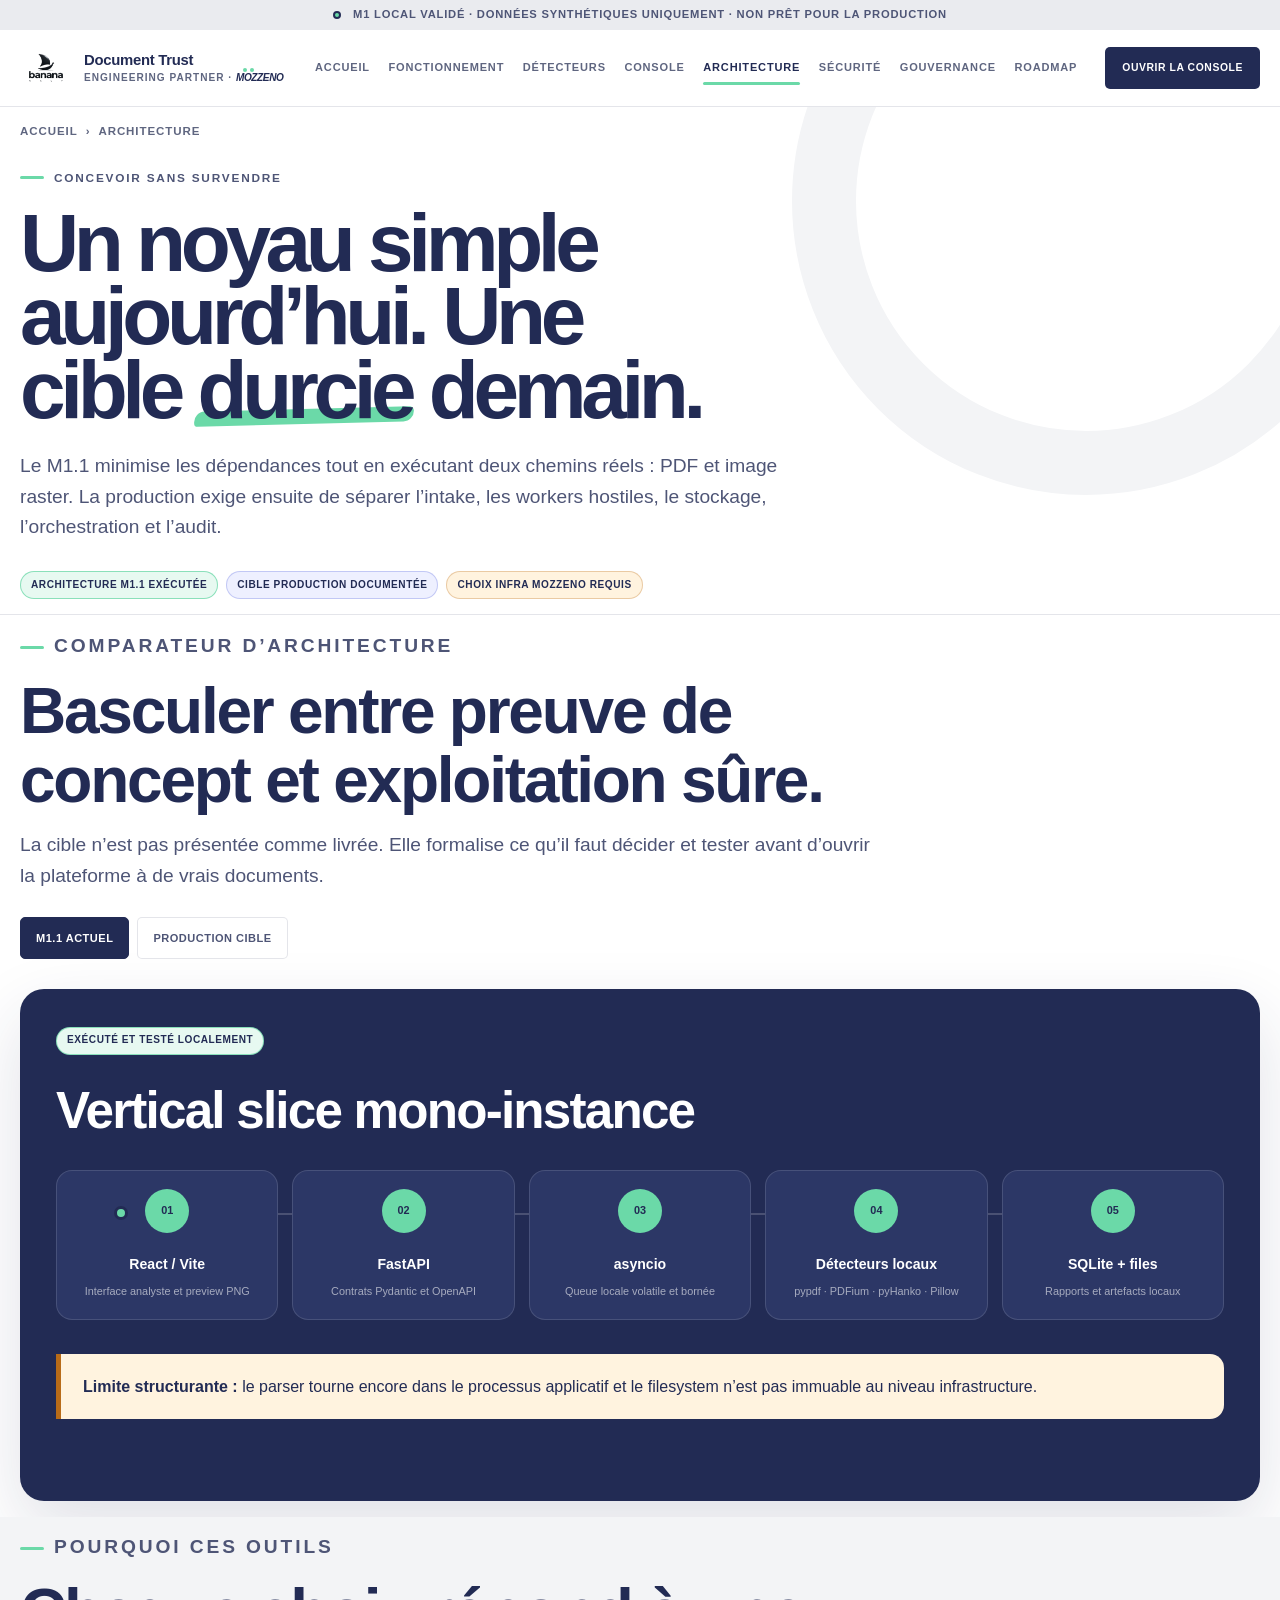
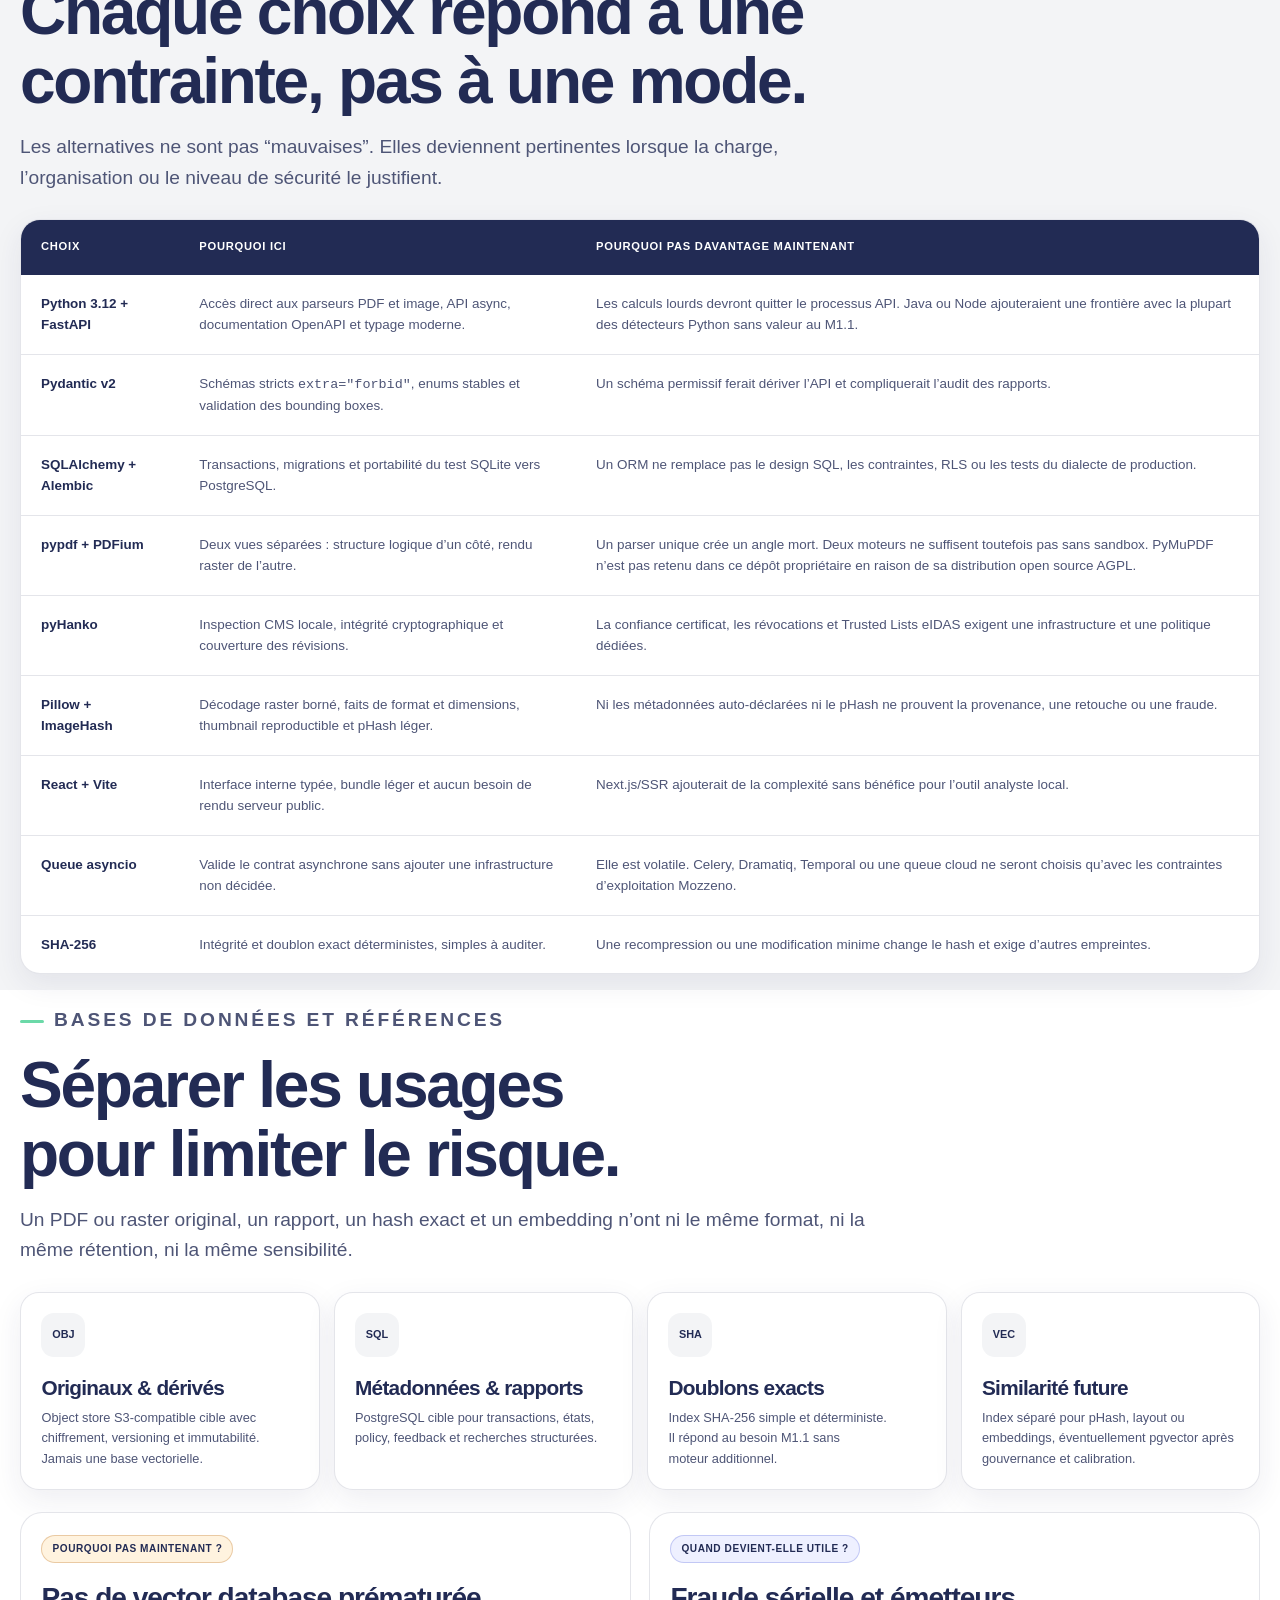
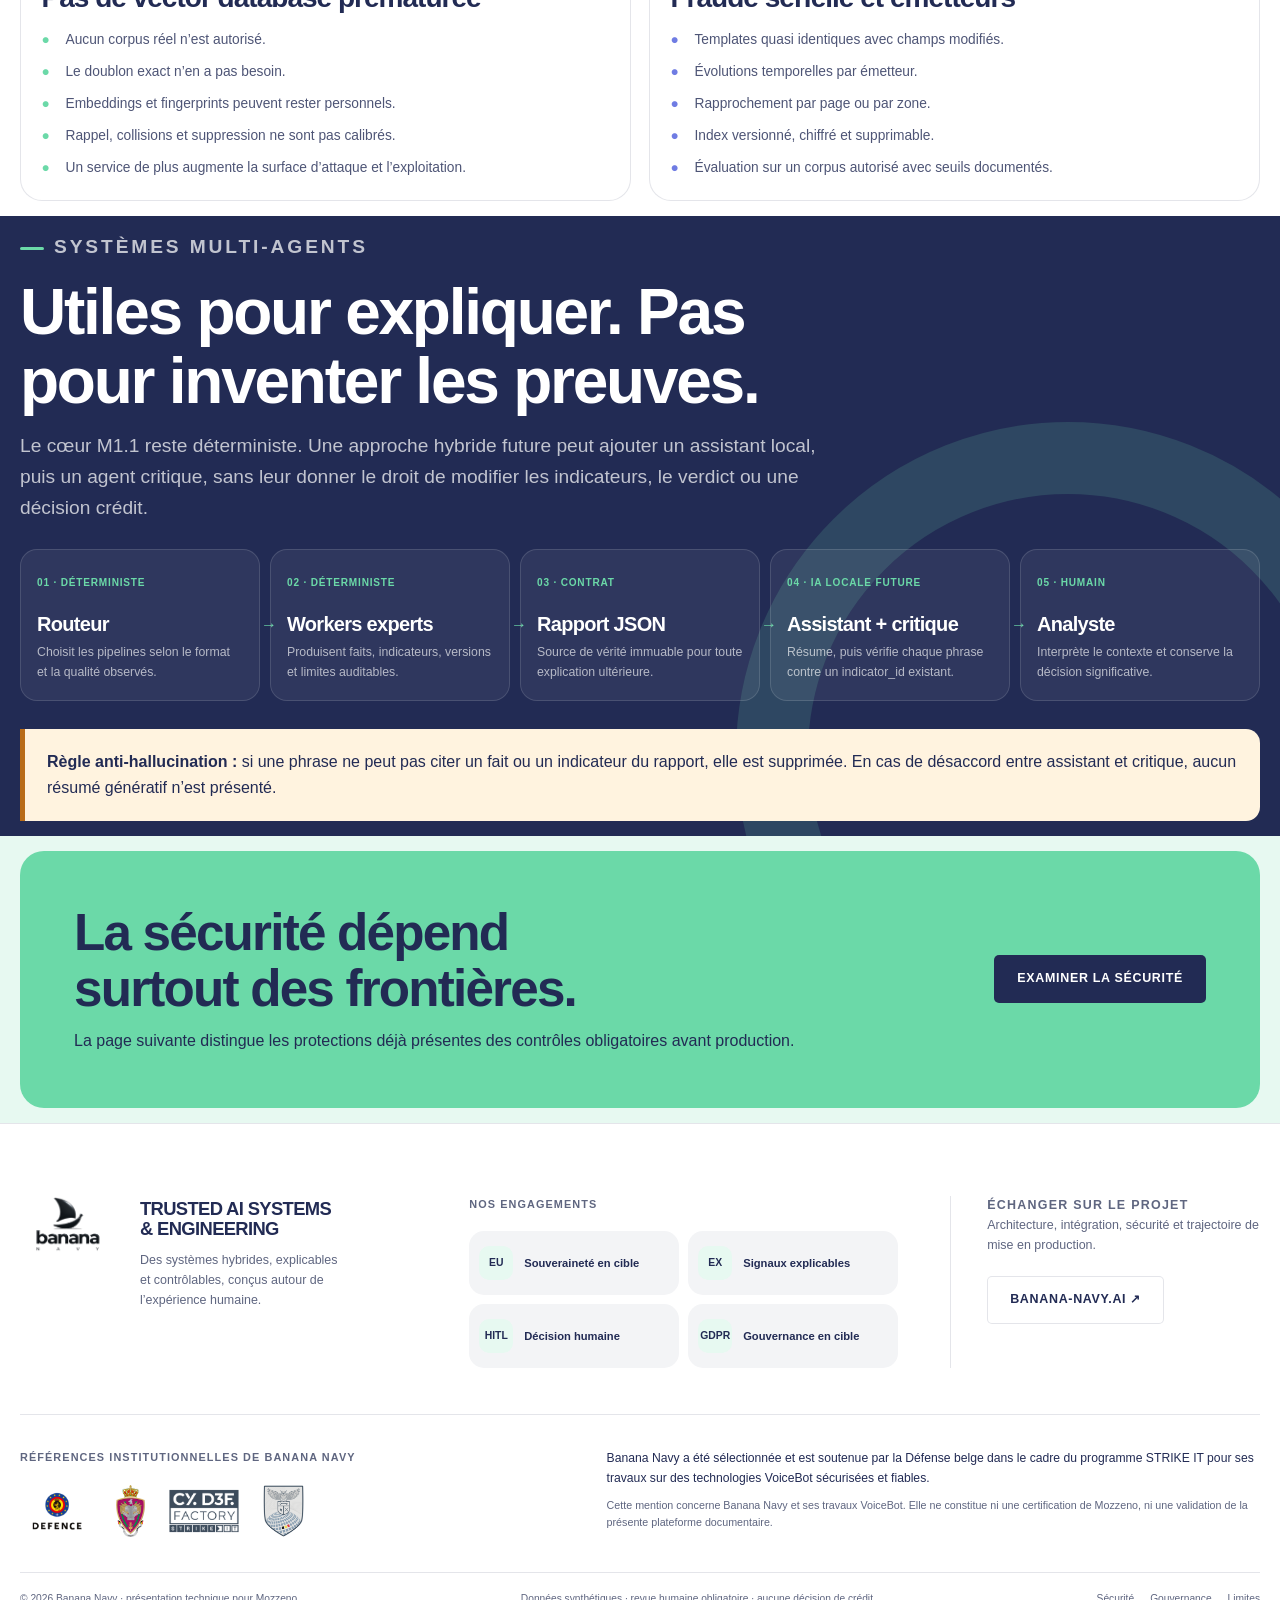
==== commit ea3c376a: "Replace simulated demo with real analysis gateway" ====
--- a/architecture.html
+++ b/architecture.html
@@ -22,8 +22,8 @@
           <nav class="breadcrumb" aria-label="Fil d’Ariane"><a href="index.html">Accueil</a><span>›</span><span>Architecture</span></nav>
           <p class="eyebrow" style="margin-top:28px">Concevoir sans survendre</p>
           <h1>Un noyau simple aujourd’hui. Une cible <span class="accent">durcie</span> demain.</h1>
-          <p class="lead">Le M1 minimise les dépendances pour valider le contrat et les détecteurs. La production exige ensuite de séparer l’intake, les workers hostiles, le stockage, l’orchestration et l’audit.</p>
-          <div class="status-pills"><span class="pill pill-delivered">Architecture M1 exécutée</span><span class="pill pill-target">Cible production documentée</span><span class="pill pill-gate">Choix infra Mozzeno requis</span></div>
+          <p class="lead">Le M1.1 minimise les dépendances tout en exécutant deux chemins réels&nbsp;: PDF et image raster. La production exige ensuite de séparer l’intake, les workers hostiles, le stockage, l’orchestration et l’audit.</p>
+          <div class="status-pills"><span class="pill pill-delivered">Architecture M1.1 exécutée</span><span class="pill pill-target">Cible production documentée</span><span class="pill pill-gate">Choix infra Mozzeno requis</span></div>
         </div>
       </section>
 
@@ -35,7 +35,7 @@
             <p>La cible n’est pas présentée comme livrée. Elle formalise ce qu’il faut décider et tester avant d’ouvrir la plateforme à de vrais documents.</p>
           </div>
           <div class="view-switch" role="group" aria-label="Choisir l’architecture" data-reveal>
-            <button class="switch-button" type="button" aria-pressed="true" data-architecture-switch="current">M1 actuel</button>
+            <button class="switch-button" type="button" aria-pressed="true" data-architecture-switch="current">M1.1 actuel</button>
             <button class="switch-button" type="button" aria-pressed="false" data-architecture-switch="target">Production cible</button>
           </div>
           <div class="architecture-stage" data-reveal>
@@ -47,7 +47,7 @@
                 <article class="arch-node"><b>01</b><strong>React / Vite</strong><small>Interface analyste et preview PNG</small></article>
                 <article class="arch-node"><b>02</b><strong>FastAPI</strong><small>Contrats Pydantic et OpenAPI</small></article>
                 <article class="arch-node"><b>03</b><strong>asyncio</strong><small>Queue locale volatile et bornée</small></article>
-                <article class="arch-node"><b>04</b><strong>Détecteurs locaux</strong><small>pypdf · PDFium · pyHanko</small></article>
+                <article class="arch-node"><b>04</b><strong>Détecteurs locaux</strong><small>pypdf · PDFium · pyHanko · Pillow</small></article>
                 <article class="arch-node"><b>05</b><strong>SQLite + files</strong><small>Rapports et artefacts locaux</small></article>
               </div>
               <div class="callout warning" style="margin-top:34px;color:var(--navy)"><p><strong>Limite structurante :</strong> le parser tourne encore dans le processus applicatif et le filesystem n’est pas immuable au niveau infrastructure.</p></div>
@@ -79,12 +79,12 @@
           <table class="choice-table" data-reveal>
             <thead><tr><th>Choix</th><th>Pourquoi ici</th><th>Pourquoi pas davantage maintenant</th></tr></thead>
             <tbody>
-              <tr><td>Python 3.12 + FastAPI</td><td>Accès direct à l’écosystème PDF/CV/ML, API async, documentation OpenAPI et typage moderne.</td><td>Les calculs lourds devront quitter le processus API. Java ou Node ajouteraient une frontière avec la plupart des détecteurs Python sans valeur au M1.</td></tr>
+              <tr><td>Python 3.12 + FastAPI</td><td>Accès direct aux parseurs PDF et image, API async, documentation OpenAPI et typage moderne.</td><td>Les calculs lourds devront quitter le processus API. Java ou Node ajouteraient une frontière avec la plupart des détecteurs Python sans valeur au M1.1.</td></tr>
               <tr><td>Pydantic v2</td><td>Schémas stricts <code>extra="forbid"</code>, enums stables et validation des bounding boxes.</td><td>Un schéma permissif ferait dériver l’API et compliquerait l’audit des rapports.</td></tr>
               <tr><td>SQLAlchemy + Alembic</td><td>Transactions, migrations et portabilité du test SQLite vers PostgreSQL.</td><td>Un ORM ne remplace pas le design SQL, les contraintes, RLS ou les tests du dialecte de production.</td></tr>
               <tr><td>pypdf + PDFium</td><td>Deux vues séparées : structure logique d’un côté, rendu raster de l’autre.</td><td>Un parser unique crée un angle mort. Deux moteurs ne suffisent toutefois pas sans sandbox. PyMuPDF n’est pas retenu dans ce dépôt propriétaire en raison de sa distribution open source AGPL.</td></tr>
               <tr><td>pyHanko</td><td>Inspection CMS locale, intégrité cryptographique et couverture des révisions.</td><td>La confiance certificat, les révocations et Trusted Lists eIDAS exigent une infrastructure et une politique dédiées.</td></tr>
-              <tr><td>Pillow + ImageHash</td><td>Thumbnail reproductible et pHash léger pour une première empreinte visuelle.</td><td>Le pHash n’est ni une preuve de fraude ni un index de similarité calibré.</td></tr>
+              <tr><td>Pillow + ImageHash</td><td>Décodage raster borné, faits de format et dimensions, thumbnail reproductible et pHash léger.</td><td>Ni les métadonnées auto-déclarées ni le pHash ne prouvent la provenance, une retouche ou une fraude.</td></tr>
               <tr><td>React + Vite</td><td>Interface interne typée, bundle léger et aucun besoin de rendu serveur public.</td><td>Next.js/SSR ajouterait de la complexité sans bénéfice pour l’outil analyste local.</td></tr>
               <tr><td>Queue asyncio</td><td>Valide le contrat asynchrone sans ajouter une infrastructure non décidée.</td><td>Elle est volatile. Celery, Dramatiq, Temporal ou une queue cloud ne seront choisis qu’avec les contraintes d’exploitation Mozzeno.</td></tr>
               <tr><td>SHA-256</td><td>Intégrité et doublon exact déterministes, simples à auditer.</td><td>Une recompression ou une modification minime change le hash et exige d’autres empreintes.</td></tr>
@@ -98,12 +98,12 @@
           <div class="section-head" data-reveal>
             <p class="eyebrow">Bases de données et références</p>
             <h2>Séparer les usages pour limiter le risque.</h2>
-            <p>Un PDF, un rapport, un hash exact et un embedding n’ont ni le même format, ni la même rétention, ni la même sensibilité.</p>
+            <p>Un PDF ou raster original, un rapport, un hash exact et un embedding n’ont ni le même format, ni la même rétention, ni la même sensibilité.</p>
           </div>
           <div class="storage-grid">
             <article class="storage-card" data-reveal><b>OBJ</b><h3>Originaux &amp; dérivés</h3><p>Object store S3-compatible cible avec chiffrement, versioning et immutabilité. Jamais une base vectorielle.</p></article>
             <article class="storage-card" data-reveal><b>SQL</b><h3>Métadonnées &amp; rapports</h3><p>PostgreSQL cible pour transactions, états, policy, feedback et recherches structurées.</p></article>
-            <article class="storage-card" data-reveal><b>SHA</b><h3>Doublons exacts</h3><p>Index SHA-256 simple et déterministe. Il répond au besoin M1 sans moteur additionnel.</p></article>
+            <article class="storage-card" data-reveal><b>SHA</b><h3>Doublons exacts</h3><p>Index SHA-256 simple et déterministe. Il répond au besoin M1.1 sans moteur additionnel.</p></article>
             <article class="storage-card" data-reveal><b>VEC</b><h3>Similarité future</h3><p>Index séparé pour pHash, layout ou embeddings, éventuellement pgvector après gouvernance et calibration.</p></article>
           </div>
           <div class="comparison-grid" style="margin-top:22px">
@@ -118,7 +118,7 @@
           <div class="section-head" data-reveal>
             <p class="eyebrow">Systèmes multi-agents</p>
             <h2>Utiles pour expliquer. Pas pour inventer les preuves.</h2>
-            <p>Le cœur M1 reste déterministe. Une approche hybride future peut ajouter un assistant local, puis un agent critique, sans leur donner le droit de modifier les indicateurs, le verdict ou une décision crédit.</p>
+            <p>Le cœur M1.1 reste déterministe. Une approche hybride future peut ajouter un assistant local, puis un agent critique, sans leur donner le droit de modifier les indicateurs, le verdict ou une décision crédit.</p>
           </div>
           <div class="hybrid-flow" data-reveal>
             <article class="hybrid-node"><b>01 · Déterministe</b><h3>Routeur</h3><p>Choisit les pipelines selon le format et la qualité observés.</p></article>
--- a/assets/styles.css
+++ b/assets/styles.css
@@ -21,6 +21,10 @@
   --shadow-lg: 0 28px 70px rgba(34, 43, 84, 0.14);
   --font: "Segoe UI", "Helvetica Neue", Verdana, Arial, sans-serif;
   --ease: cubic-bezier(0.22, 1, 0.36, 1);
+  /* Deux sections adjacentes cumulent au maximum 2rem (1rem par bord). */
+  --section-edge-space: clamp(0.75rem, 1.2vw, 1rem);
+  --section-content-space: clamp(1.25rem, 2vw, 2rem);
+  --bento-gap: clamp(0.75rem, 1.2vw, 1rem);
 }
 
 * {
@@ -180,11 +184,11 @@
 }
 
 .section {
-  padding-block: clamp(72px, 9vw, 128px);
+  padding-block: var(--section-edge-space);
 }
 
 .section-compact {
-  padding-block: clamp(48px, 6vw, 80px);
+  padding-block: var(--section-edge-space);
 }
 
 .surface-section {
@@ -216,8 +220,8 @@
 .section-head {
   display: grid;
   max-width: 850px;
-  gap: 18px;
-  margin-bottom: 48px;
+  gap: clamp(0.65rem, 1.2vw, 1rem);
+  margin-bottom: var(--section-content-space);
 }
 
 .section-head.centered {
@@ -440,6 +444,13 @@
   box-shadow: var(--shadow-sm);
 }
 
+.button.is-disabled,
+.button[aria-disabled="true"] {
+  cursor: not-allowed;
+  opacity: 0.56;
+  pointer-events: none;
+}
+
 .button-primary {
   background: var(--navy);
   color: white;
@@ -470,7 +481,8 @@
   position: relative;
   overflow: hidden;
   min-height: calc(100svh - 112px);
-  padding-block: clamp(48px, 6vw, 82px);
+  padding-block: clamp(2rem, 5vw, 4.5rem);
+  padding-block-end: var(--section-edge-space);
 }
 
 .hero::before {
@@ -516,6 +528,10 @@
   font-weight: 790;
   letter-spacing: -0.055em;
   line-height: 1.01;
+}
+
+.hero-copy {
+  min-width: 0;
 }
 
 .subhero h1 {
@@ -591,7 +607,7 @@
   position: relative;
   overflow: hidden;
   border-bottom: 1px solid var(--line);
-  padding-block: clamp(64px, 8vw, 110px);
+  padding-block: var(--section-edge-space);
 }
 
 .subhero::after {
@@ -672,20 +688,22 @@
 .bento-grid {
   display: grid;
   grid-template-columns: repeat(12, 1fr);
-  gap: 18px;
+  gap: var(--bento-gap);
 }
 
 .bento {
+  --bento-lift: 0px;
+  --bento-scale: 1;
   position: relative;
   overflow: hidden;
   grid-column: span 4;
-  min-height: 300px;
+  min-height: clamp(12.5rem, 17vw, 14.5rem);
   border: 1px solid var(--line);
-  border-radius: 22px;
+  border-radius: clamp(1rem, 1.5vw, 1.25rem);
   background: white;
-  padding: 30px;
+  padding: clamp(1.05rem, 1.8vw, 1.4rem);
   box-shadow: var(--shadow-sm);
-  transform: perspective(900px) rotateX(var(--rx, 0deg)) rotateY(var(--ry, 0deg));
+  transform: perspective(900px) translateY(var(--bento-lift)) rotateX(var(--rx, 0deg)) rotateY(var(--ry, 0deg)) scale(var(--bento-scale));
   transition: transform 0.22s var(--ease), box-shadow 0.22s ease, border-color 0.22s ease;
 }
 
@@ -699,13 +717,17 @@
   transition: opacity 0.2s ease;
 }
 
-.bento:hover {
-  border-color: rgba(107, 217, 168, 0.75);
-  box-shadow: var(--shadow-lg);
-}
-
-.bento:hover::after {
-  opacity: 1;
+@media (hover: hover) and (pointer: fine) {
+  .bento:hover {
+    --bento-lift: -3px;
+    --bento-scale: 1.008;
+    border-color: rgba(107, 217, 168, 0.75);
+    box-shadow: var(--shadow-lg);
+  }
+
+  .bento:hover::after {
+    opacity: 1;
+  }
 }
 
 .bento > * {
@@ -741,10 +763,10 @@
 
 .card-icon {
   display: grid;
-  width: 58px;
-  height: 58px;
+  width: clamp(2.65rem, 3.5vw, 3rem);
+  height: clamp(2.65rem, 3.5vw, 3rem);
   place-items: center;
-  border-radius: 16px;
+  border-radius: 0.8rem;
   background: var(--surface);
   color: var(--navy);
   font-size: 0.76rem;
@@ -754,9 +776,11 @@
   transition: box-shadow 0.25s var(--ease), transform 0.25s var(--ease);
 }
 
-.bento:hover .card-icon {
-  box-shadow: 0 14px 32px rgba(107, 217, 168, 0.22);
-  transform: translateY(-2px);
+@media (hover: hover) and (pointer: fine) {
+  .bento:hover .card-icon {
+    box-shadow: 0 14px 32px rgba(107, 217, 168, 0.22);
+    transform: translateY(-2px);
+  }
 }
 
 .bento.mint .card-icon {
@@ -769,14 +793,14 @@
 }
 
 .bento h3 {
-  margin: 42px 0 12px;
-  font-size: clamp(1.45rem, 2vw, 2rem);
+  margin: clamp(1rem, 2vw, 1.5rem) 0 0.55rem;
+  font-size: clamp(1.2rem, 1.65vw, 1.58rem);
 }
 
 .bento p {
   margin-bottom: 0;
   color: var(--navy-hover);
-  font-size: 0.93rem;
+  font-size: clamp(0.82rem, 0.9vw, 0.89rem);
 }
 
 .bento.navy p {
@@ -787,7 +811,7 @@
   position: relative;
   overflow: hidden;
   background: linear-gradient(145deg, #fff 0%, #fbfcfd 58%, #f4fbf8 100%);
-  padding-block: clamp(64px, 6vw, 92px);
+  padding-block: var(--section-edge-space);
 }
 
 .separation-section > .shell {
@@ -822,9 +846,10 @@
 .separation-heading {
   position: relative;
   z-index: 1;
+  min-width: 0;
   max-width: 860px;
   gap: 14px;
-  margin-bottom: 36px;
+  margin-bottom: var(--section-content-space);
 }
 
 .separation-heading h2 {
@@ -1565,9 +1590,21 @@
     gap: 18px;
   }
 
-  .engine-card-grid::before,
+  .engine-card-grid::before {
+    top: 50%;
+    left: 50%;
+    display: block;
+    width: 3px;
+    height: 20px;
+    background: linear-gradient(180deg, var(--purple), var(--mint));
+    transform: translate(-50%, -50%);
+  }
+
   .engine-card-grid::after {
-    display: none;
+    top: 50%;
+    left: 50%;
+    display: block;
+    animation: separation-transfer-mobile 3.8s var(--ease) 2;
   }
 
   .separation-card {
@@ -2343,18 +2380,18 @@
 .pipeline-detail {
   position: sticky;
   top: 118px;
-  min-height: 520px;
-  border-radius: 28px;
+  min-height: clamp(26rem, 42vw, 31rem);
+  border-radius: 24px;
   background: var(--navy);
-  padding: clamp(30px, 5vw, 56px);
+  padding: clamp(1.5rem, 3vw, 2.25rem);
   color: white;
   box-shadow: var(--shadow-lg);
 }
 
 .pipeline-detail-number {
   display: grid;
-  width: 64px;
-  height: 64px;
+  width: 56px;
+  height: 56px;
   place-items: center;
   border-radius: 18px;
   background: var(--mint);
@@ -2364,7 +2401,7 @@
 }
 
 .pipeline-detail h2 {
-  margin: 48px 0 16px;
+  margin: 2rem 0 0.75rem;
   font-size: clamp(2.3rem, 5vw, 4.6rem);
 }
 
@@ -2378,7 +2415,7 @@
   display: grid;
   grid-template-columns: repeat(2, 1fr);
   gap: 12px;
-  margin-top: 34px;
+  margin-top: 1.5rem;
 }
 
 .detail-facts div {
@@ -2441,12 +2478,12 @@
 
 .detector-card {
   display: flex;
-  min-height: 340px;
+  min-height: clamp(17rem, 22vw, 19rem);
   flex-direction: column;
   border: 1px solid var(--line);
   border-radius: 20px;
   background: white;
-  padding: 26px;
+  padding: clamp(1rem, 1.6vw, 1.375rem);
   box-shadow: var(--shadow-sm);
 }
 
@@ -2463,8 +2500,8 @@
 
 .detector-code > b {
   display: grid;
-  width: 50px;
-  height: 50px;
+  width: 44px;
+  height: 44px;
   place-items: center;
   border-radius: 14px;
   background: var(--surface);
@@ -2472,8 +2509,8 @@
 }
 
 .detector-card h3 {
-  margin: 34px 0 10px;
-  font-size: 1.65rem;
+  margin: 1.5rem 0 0.5rem;
+  font-size: 1.4rem;
 }
 
 .detector-card p {
@@ -2619,7 +2656,7 @@
   border: 1px solid var(--line);
   border-radius: 24px;
   background: white;
-  padding: 34px;
+  padding: clamp(1.125rem, 2vw, 1.5rem);
   box-shadow: var(--shadow-sm);
 }
 
@@ -2630,7 +2667,7 @@
 }
 
 .indicator-card h3 {
-  margin: 40px 0 14px;
+  margin: 1.75rem 0 0.75rem;
   font-size: clamp(1.7rem, 3vw, 2.5rem);
 }
 
@@ -2755,8 +2792,8 @@
 }
 
 .demo-report {
-  min-height: 610px;
-  padding: clamp(28px, 4vw, 48px);
+  min-height: 32rem;
+  padding: clamp(1.5rem, 3vw, 2.25rem);
 }
 
 .analysis-progress {
@@ -2877,10 +2914,10 @@
 }
 
 .architecture-stage {
-  min-height: 640px;
-  border-radius: 28px;
+  min-height: 32rem;
+  border-radius: 24px;
   background: var(--navy);
-  padding: clamp(28px, 5vw, 58px);
+  padding: clamp(1.5rem, 3vw, 2.25rem);
   color: white;
   box-shadow: var(--shadow-lg);
 }
@@ -2894,7 +2931,7 @@
   display: grid;
   grid-template-columns: repeat(5, 1fr);
   gap: 14px;
-  margin-top: 44px;
+  margin-top: 2rem;
 }
 
 .arch-flow::before {
@@ -2911,11 +2948,11 @@
 .arch-node {
   position: relative;
   z-index: 1;
-  min-height: 170px;
+  min-height: 9rem;
   border: 1px solid rgba(255, 255, 255, 0.13);
   border-radius: 16px;
   background: #2c3766;
-  padding: 22px 16px;
+  padding: 1.125rem 0.875rem;
   text-align: center;
 }
 
@@ -2924,7 +2961,7 @@
   width: 44px;
   height: 44px;
   place-items: center;
-  margin: 0 auto 28px;
+  margin: 0 auto 1.25rem;
   border-radius: 50%;
   background: var(--mint);
   color: var(--navy);
@@ -3017,7 +3054,7 @@
   border: 1px solid var(--line);
   border-radius: 19px;
   background: white;
-  padding: 24px;
+  padding: clamp(1rem, 1.6vw, 1.375rem);
   box-shadow: var(--shadow-sm);
 }
 
@@ -3036,7 +3073,7 @@
 .storage-card h3,
 .security-card h3,
 .gate-card h3 {
-  margin: 28px 0 10px;
+  margin: 1.25rem 0 0.5rem;
   font-size: 1.3rem;
 }
 
@@ -3061,11 +3098,11 @@
 
 .hybrid-node {
   position: relative;
-  min-height: 180px;
+  min-height: 9.5rem;
   border: 1px solid rgba(255, 255, 255, 0.13);
   border-radius: 17px;
   background: rgba(255, 255, 255, 0.06);
-  padding: 24px 18px;
+  padding: 1.125rem 1rem;
 }
 
 .hybrid-node:not(:last-child)::after {
@@ -3086,7 +3123,7 @@
 }
 
 .hybrid-node h3 {
-  margin: 28px 0 10px;
+  margin: 1.25rem 0 0.5rem;
   font-size: 1.25rem;
 }
 
@@ -3098,7 +3135,7 @@
 
 .boundary-map {
   position: relative;
-  min-height: 640px;
+  min-height: 36rem;
   overflow: hidden;
   border-radius: 28px;
   background: var(--navy);
@@ -3195,11 +3232,11 @@
   border: 1px solid var(--line);
   border-radius: 22px;
   background: white;
-  padding: 30px;
+  padding: clamp(1rem, 1.6vw, 1.375rem);
 }
 
 .comparison-card h3 {
-  margin: 22px 0 18px;
+  margin: 1.25rem 0 1rem;
   font-size: 1.75rem;
 }
 
@@ -3237,11 +3274,11 @@
 
 .gov-step {
   position: relative;
-  min-height: 260px;
+  min-height: 13rem;
   border: 1px solid var(--line);
   border-radius: 18px;
   background: white;
-  padding: 22px 18px;
+  padding: 1.125rem 1rem 3.75rem;
 }
 
 .gov-step::before {
@@ -3266,7 +3303,7 @@
 }
 
 .gov-step h3 {
-  margin: 34px 0 10px;
+  margin: 1.4rem 0 0.5rem;
   font-size: 1.2rem;
 }
 
@@ -3295,7 +3332,7 @@
   border: 1px solid var(--line);
   border-radius: 16px;
   background: white;
-  padding: 22px;
+  padding: 1.125rem;
 }
 
 .life-step:not(:last-child)::after {
@@ -3322,7 +3359,7 @@
 }
 
 .life-step h3 {
-  margin: 30px 0 8px;
+  margin: 1.25rem 0 0.5rem;
   font-size: 1.25rem;
 }
 
@@ -3357,7 +3394,7 @@
   border: 1px solid var(--line);
   border-radius: 19px;
   background: white;
-  padding: 22px 24px;
+  padding: 1rem 1.25rem;
   box-shadow: var(--shadow-sm);
 }
 
@@ -3624,6 +3661,79 @@
   transform: none;
 }
 
+/* Preserve bento motion after the shared reveal transform has completed. */
+.js-enabled .bento[data-reveal] {
+  transform: perspective(900px) translateY(calc(22px + var(--bento-lift))) rotateX(var(--rx, 0deg)) rotateY(var(--ry, 0deg)) scale(var(--bento-scale));
+  transition: opacity 0.5s var(--ease), transform 0.42s var(--ease), box-shadow 0.22s ease, border-color 0.22s ease;
+}
+
+.js-enabled .bento[data-reveal][data-visible="true"] {
+  transform: perspective(900px) translateY(var(--bento-lift)) rotateX(var(--rx, 0deg)) rotateY(var(--ry, 0deg)) scale(var(--bento-scale));
+  transition: opacity 0.5s var(--ease), transform 0.22s var(--ease), box-shadow 0.22s ease, border-color 0.22s ease;
+}
+
+@media (hover: none), (pointer: coarse) {
+  .bento.is-inview {
+    --bento-lift: -3px;
+    --bento-scale: 1.008;
+    border-color: rgba(107, 217, 168, 0.75);
+    box-shadow: 0 16px 36px rgba(34, 43, 84, 0.13);
+  }
+
+  .bento.is-inview::after {
+    opacity: 1;
+    animation: mobile-bento-glow 0.8s var(--ease) both;
+  }
+
+  .bento.is-inview .card-icon {
+    box-shadow: 0 12px 28px rgba(107, 217, 168, 0.22);
+    transform: translateY(-2px) scale(1.035);
+    animation: mobile-bento-icon 0.8s var(--ease) both;
+  }
+}
+
+.bento.is-touch-active {
+  --bento-lift: -1px;
+  --bento-scale: 0.992;
+  border-color: rgba(107, 217, 168, 0.75);
+  box-shadow: 0 16px 36px rgba(34, 43, 84, 0.13);
+}
+
+.bento.is-touch-active::after {
+  opacity: 1;
+  animation: none;
+}
+
+.bento.is-touch-active .card-icon {
+  box-shadow: 0 12px 28px rgba(107, 217, 168, 0.22);
+  transform: translateY(-2px) scale(1.035);
+  animation: none;
+}
+
+.bento:active {
+  --bento-lift: -1px;
+  --bento-scale: 0.992;
+}
+
+/* Les animations finies démarrent quand leur bloc devient réellement visible. */
+.js-enabled .trust-console .scan-beam,
+.js-enabled .trust-console .pipeline-runner,
+.js-enabled .trust-console .console-pipeline li,
+.js-enabled .decision-map .engine-card-grid::after,
+.js-enabled .architecture-stage .arch-packet,
+.js-enabled .architecture-stage .arch-node b {
+  animation-play-state: paused;
+}
+
+.js-enabled .trust-console[data-visible="true"] .scan-beam,
+.js-enabled .trust-console[data-visible="true"] .pipeline-runner,
+.js-enabled .trust-console[data-visible="true"] .console-pipeline li,
+.js-enabled .decision-map[data-visible="true"] .engine-card-grid::after,
+.js-enabled .architecture-stage[data-visible="true"] .arch-packet,
+.js-enabled .architecture-stage[data-visible="true"] .arch-node b {
+  animation-play-state: running;
+}
+
 .noscript-note {
   border-bottom: 1px solid var(--line);
   background: var(--warning-soft);
@@ -3631,6 +3741,56 @@
   color: var(--navy);
   font-size: 0.8rem;
   text-align: center;
+}
+
+@keyframes mobile-bento-glow {
+  0% { opacity: 0; }
+  55%, 100% { opacity: 1; }
+}
+
+@keyframes mobile-bento-icon {
+  0% { transform: none; }
+  60%, 100% { transform: translateY(-2px) scale(1.035); }
+}
+
+@keyframes mobile-pipeline-pulse {
+  0%, 55%, 100% {
+    transform: none;
+    box-shadow: 0 8px 20px rgba(34, 43, 84, 0.06);
+  }
+  15%, 30% {
+    transform: translateY(-3px) scale(1.012);
+    box-shadow: 0 14px 30px rgba(107, 217, 168, 0.22);
+  }
+}
+
+@keyframes separation-transfer-mobile {
+  0%, 12% {
+    opacity: 0;
+    transform: translate(-50%, -13px);
+  }
+  24% {
+    opacity: 1;
+  }
+  72% {
+    opacity: 1;
+    transform: translate(-50%, 7px);
+  }
+  84%, 100% {
+    opacity: 0;
+    transform: translate(-50%, 7px);
+  }
+}
+
+@keyframes mobile-arch-node-pulse {
+  0%, 58%, 100% {
+    transform: none;
+    box-shadow: none;
+  }
+  16%, 34% {
+    transform: scale(1.08);
+    box-shadow: 0 0 0 9px rgba(107, 217, 168, 0.14);
+  }
 }
 
 @media (max-width: 1180px) {
@@ -3729,6 +3889,21 @@
   }
 }
 
+@media (max-width: 1024px) {
+  .bento {
+    grid-column: span 6;
+  }
+
+  .bento.wide,
+  .bento.full {
+    grid-column: 1 / -1;
+  }
+
+  .bento.half {
+    grid-column: span 6;
+  }
+}
+
 @media (max-width: 780px) {
   .shell {
     width: min(100% - 28px, 1240px);
@@ -3827,6 +4002,15 @@
   .pipeline-runner {
     display: none;
   }
+
+  .console-pipeline li {
+    animation: mobile-pipeline-pulse 3.8s var(--ease) 2;
+  }
+
+  .console-pipeline li:nth-child(2) { animation-delay: 0.32s; }
+  .console-pipeline li:nth-child(3) { animation-delay: 0.64s; }
+  .console-pipeline li:nth-child(4) { animation-delay: 0.96s; }
+  .console-pipeline li:nth-child(5) { animation-delay: 1.28s; }
 
   .bento-grid,
   .metric-grid,
@@ -3852,6 +4036,7 @@
   .bento.wide,
   .bento.half {
     grid-column: 1 / -1;
+    min-height: 0;
   }
 
   .metric-grid {
@@ -3872,13 +4057,40 @@
   }
 
   .document-mock {
-    min-height: 480px;
-    padding: 22px;
-  }
-
-  .paper {
-    min-height: 430px;
-    padding: 32px 26px;
+    min-height: 0;
+    padding: 1rem;
+  }
+
+  .paper,
+  .demo-document .paper {
+    min-height: 24rem;
+    padding: 1.5rem 1.25rem;
+  }
+
+  .detector-card,
+  .pipeline-detail,
+  .architecture-stage,
+  .arch-node,
+  .hybrid-node {
+    min-height: 0;
+  }
+
+  .demo-report {
+    min-height: 0;
+    padding: 1.25rem;
+  }
+
+  .report-placeholder {
+    min-height: 16rem;
+  }
+
+  .architecture-stage {
+    padding: 1.25rem;
+  }
+
+  .gov-step {
+    min-height: 0;
+    padding-bottom: 3.75rem;
   }
 
   .demo-document {
@@ -3894,6 +4106,15 @@
   .arch-packet {
     display: none;
   }
+
+  .arch-node b {
+    animation: mobile-arch-node-pulse 3.8s var(--ease) 2;
+  }
+
+  .arch-node:nth-child(2) b { animation-delay: 0.32s; }
+  .arch-node:nth-child(3) b { animation-delay: 0.64s; }
+  .arch-node:nth-child(4) b { animation-delay: 0.96s; }
+  .arch-node:nth-child(5) b { animation-delay: 1.28s; }
 
   .arch-node {
     min-height: 0;
@@ -3923,7 +4144,7 @@
   }
 
   .boundary-map {
-    min-height: 560px;
+    min-height: 32rem;
   }
 
   .boundary-ring.one { width: 390px; height: 390px; }
@@ -3972,7 +4193,7 @@
 
   .hero,
   .subhero {
-    padding-block: 58px;
+    padding-block: var(--section-edge-space);
   }
 
   .hero-copy h1,
@@ -4071,12 +4292,15 @@
     grid-template-columns: 1fr;
   }
 
-  .bento,
+  .bento {
+    padding: 1rem;
+  }
+
   .detector-card,
   .comparison-card,
   .indicator-card,
   .architecture-stage {
-    padding: 24px;
+    padding: 1.15rem;
   }
 
   .pipeline-step {
@@ -4109,6 +4333,108 @@
 
   .partner-logos {
     flex-wrap: wrap;
+  }
+}
+
+@media (max-width: 360px) {
+  .brand-copy {
+    display: none;
+  }
+
+  .hero-copy h1,
+  .subhero h1,
+  .separation-heading h2,
+  .section-head h2,
+  .eyebrow,
+  .footer-title,
+  .footer-brand h2,
+  .footer-brand p {
+    overflow-wrap: anywhere;
+  }
+
+  .footer-grid,
+  .footer-brand {
+    grid-template-columns: minmax(0, 1fr);
+  }
+
+  .footer-grid > *,
+  .footer-brand > * {
+    min-width: 0;
+    max-width: 100%;
+  }
+
+  .decision-map {
+    padding: 8px;
+  }
+
+  .separation-card {
+    overflow: hidden;
+    padding: 12px;
+  }
+
+  .fact-visual.visual-kit-slice {
+    max-width: 100%;
+    width: 238px;
+    height: 202px;
+    background-position: -20px -238px;
+    background-size: 919px 612px;
+  }
+
+  .signal-visual {
+    max-width: 100%;
+    width: 229px;
+    height: 229px;
+  }
+
+  .signal-signature {
+    max-width: 100%;
+    width: 229px;
+    height: 85px;
+    background-position: -260px -158px;
+    background-size: 838px 559px;
+  }
+
+  .signal-inspection {
+    max-width: 100%;
+    width: 202px;
+    height: 144px;
+    margin-top: -2px;
+    background-position: -260px -246px;
+    background-size: 838px 559px;
+  }
+
+  .signal-qualifiers {
+    max-width: 100%;
+    width: 250px;
+    height: 39px;
+    background-position: -168px -397px;
+    background-size: 811px 540px;
+  }
+
+  .human-review-visual.visual-kit-slice {
+    max-width: 100%;
+    width: 247px;
+    height: 78px;
+    background-position: -414px -126px;
+    background-size: 676px 451px;
+  }
+
+  .review-options {
+    max-width: 100%;
+    width: 249px;
+    height: 43px;
+    background-position: -597px -357px;
+    background-size: 865px 576px;
+  }
+
+  .human-rule {
+    max-width: 100%;
+    width: 248px;
+    min-height: 48px;
+    background-position: -539px -388px;
+    background-size: 804px 536px;
+    padding: 5px 7px 5px 55px;
+    font-size: 0.5rem;
   }
 }
 
@@ -4126,7 +4452,7 @@
     transition-duration: 0.001ms !important;
   }
 
-  [data-reveal] {
+  .js-enabled [data-reveal] {
     opacity: 1;
     transform: none;
   }
